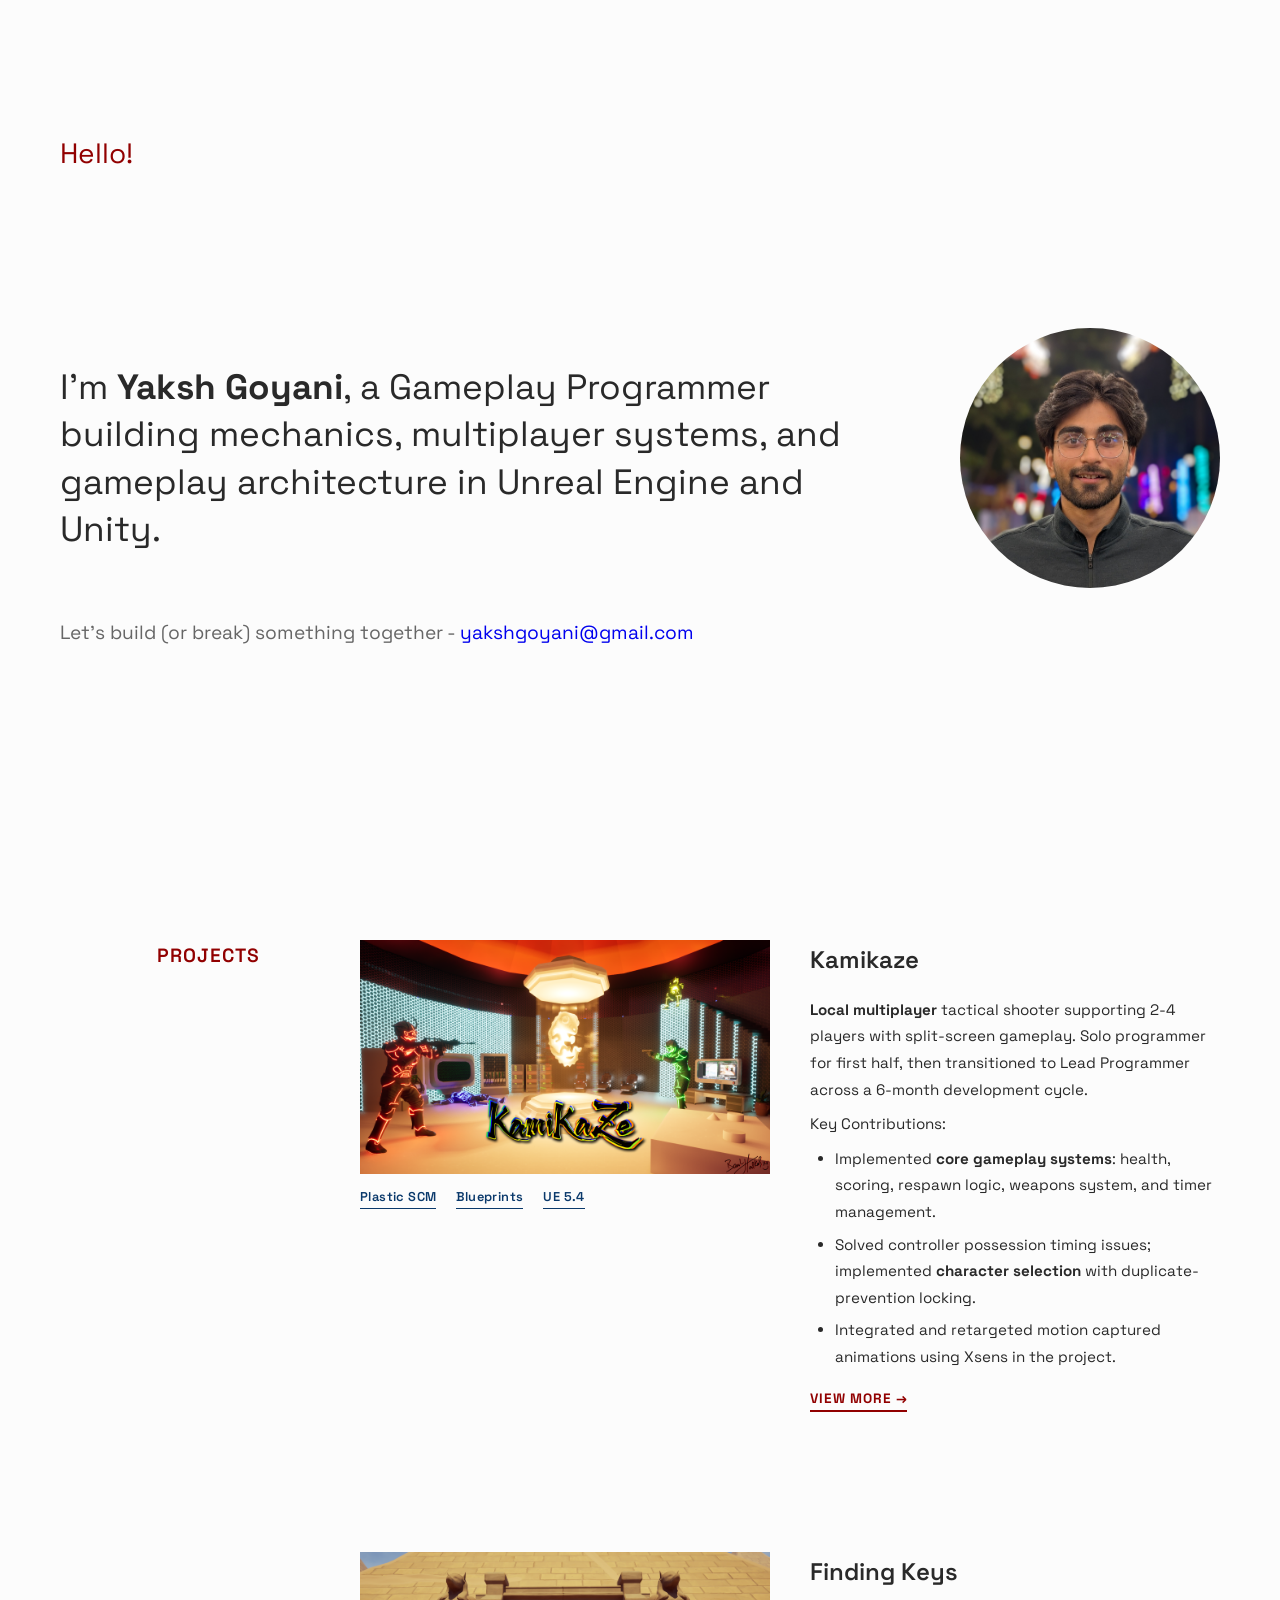
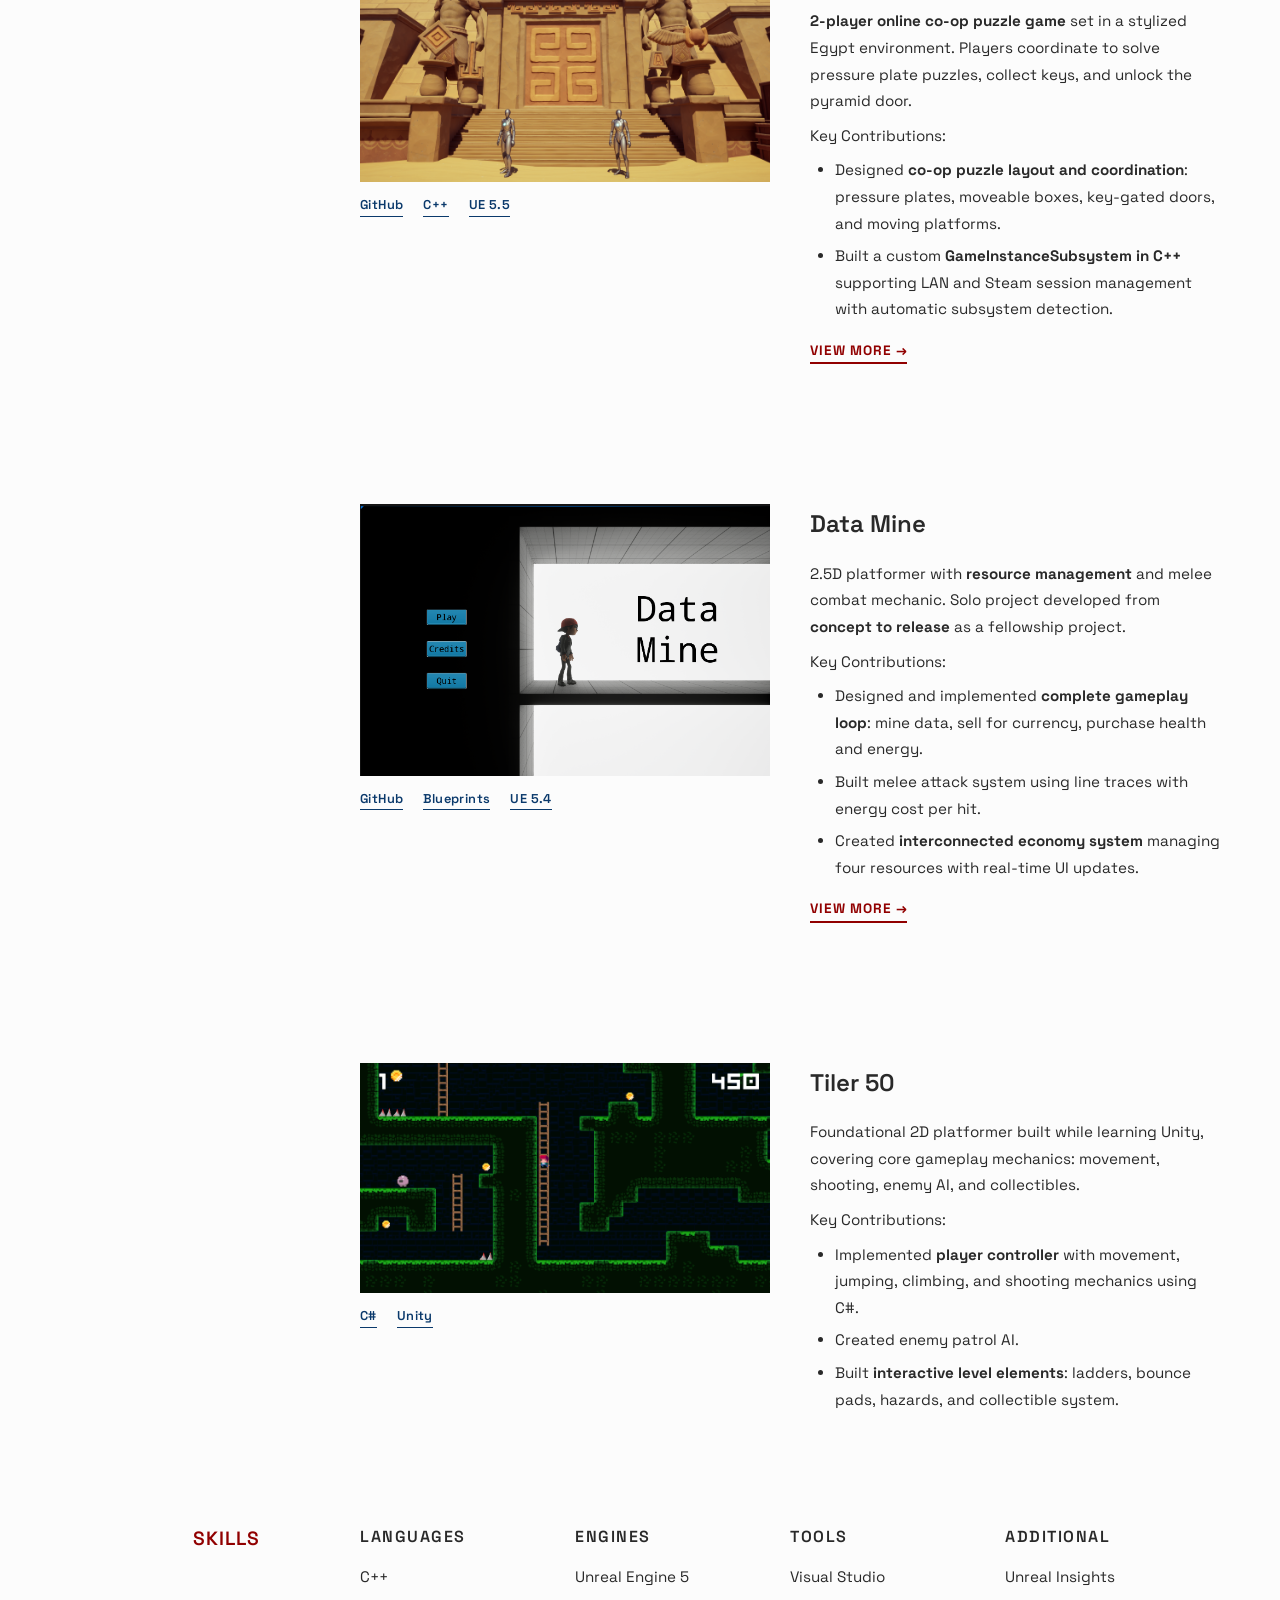
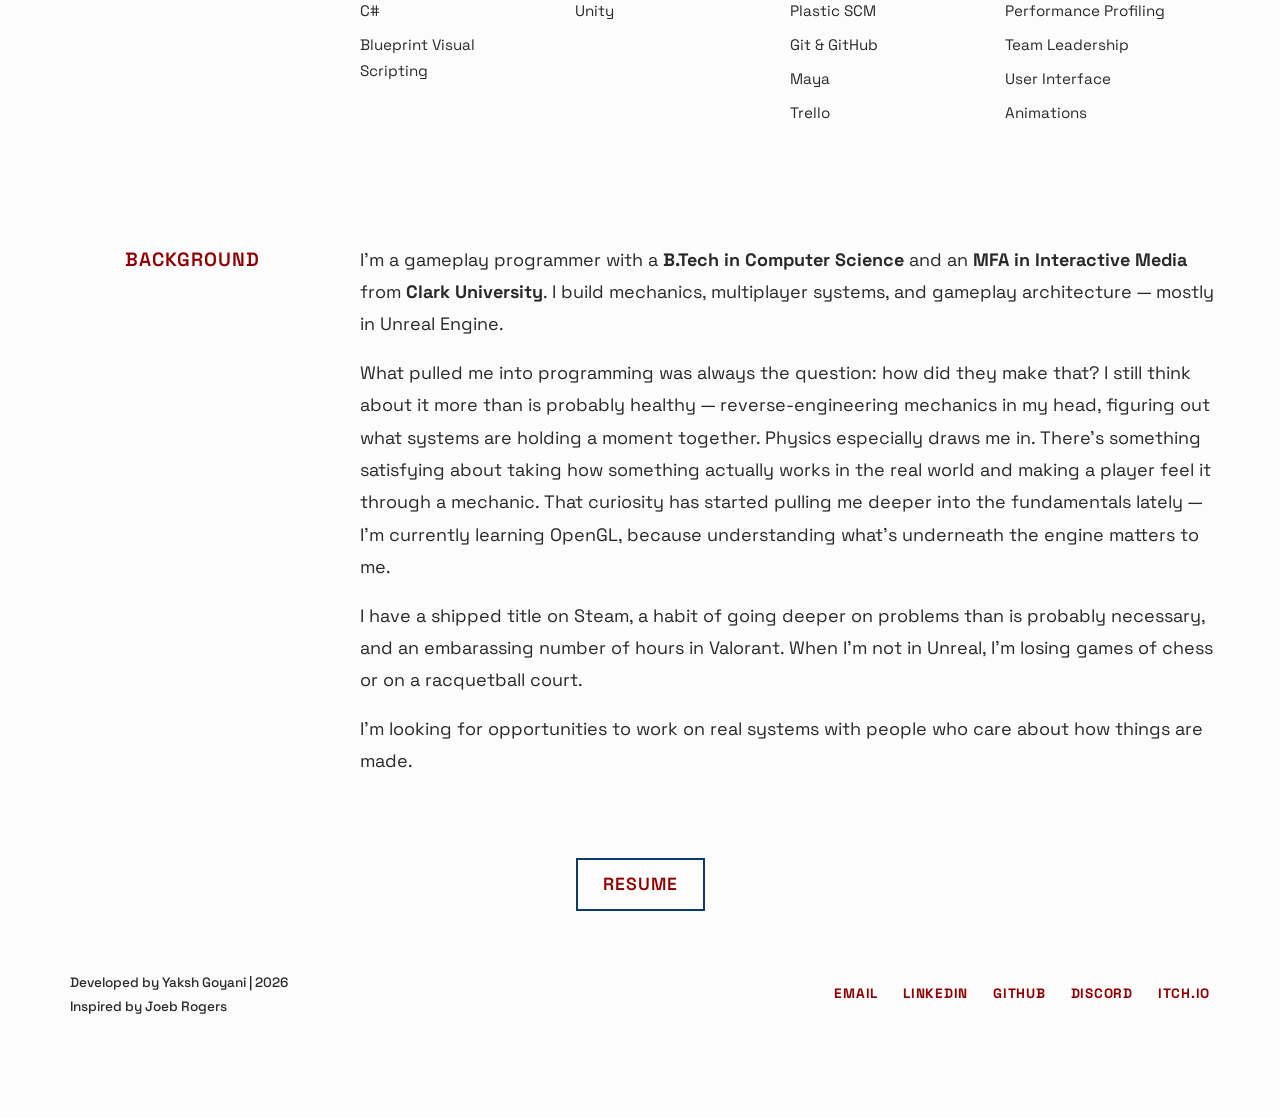
==== index.html @ 74acd0d8 "removed irrelevant tags. updated the background" ====
<!DOCTYPE html>
<html lang="en">
<head>
    <meta charset="UTF-8">
    <meta name="viewport" content="width=device-width, initial-scale=1.0">
    <title>Yaksh Goyani | Portfolio</title>
    <link href="https://fonts.googleapis.com/css2?family=Space+Grotesk:wght@300..700&display=swap" rel="stylesheet">
    <link rel="stylesheet" href="styles.css">
</head>
<body>
    <section class="hero">
        <div class="hero-content">
            <h1>Hello!</h1>
            
            <div class="profile-content">          
                <h2>I'm <span class="name">Yaksh Goyani</span>, a Gameplay Programmer building mechanics, multiplayer systems, and gameplay architecture in Unreal Engine and Unity.</h2>
                <img src="images/profile-picture.jpg"  alt="profile-picture" class="profile-image">
            </div>
            <h3>Let's build (or break) something together - <a href="mailto:yakshgoyani@gmail.com" title="email">yakshgoyani@gmail.com</a></h3>
        </div>
    </section>

    <!-- Main Content -->
    <div class="container">

        <!-- Projects -->
        <section class="section">
            <div class="section-title">PROJECTS</div>
            
            <div class="section-content">

                <!-- Kamikaze -->
                <div class="project" id="kamikaze">
                    <div class="project-left">
                        <a href="kamikaze_page.html">
                            <img src="images/KamiKaZe_Poster.png" alt="kamikaze Poster" class="project-banner">
                        </a>
                        <div class="tools">
                            <p class="tool-name">Plastic SCM</p>
                            <p class="tool-name">Blueprints</p>
                            <p class="tool-name">UE 5.4</p>
                        </div>
                    </div>
                    <div class="project-right">
                        <div class="project-title">
                            <a href="kamikaze_page.html">Kamikaze</a>
                        </div>
                        <div class="about-project">
                            <p><strong>Local multiplayer</strong> tactical shooter supporting 2-4 players with split-screen gameplay. Solo programmer for first half, then transitioned to Lead Programmer across a 6-month development cycle.</p>
                            <p>Key Contributions:</p>
                            <ul>
                                <li>Implemented <strong>core gameplay systems</strong>: health, scoring, respawn logic, weapons system, and timer management.</li>
                                <li>Solved controller possession timing issues; implemented <strong>character selection</strong> with duplicate-prevention locking.</li>
                                <li>Integrated and retargeted motion captured animations using Xsens in the project.</li>
                            </ul>
                        </div>
                        <a href="kamikaze_page.html" class="project-link">VIEW MORE →</a>
                    </div>
                </div>

                <!-- Finding Keys -->
                <div class="project" id="findingkeys">
                    <div class="project-left">
                        <a href="findingkeys_page.html">
                            <img src="images/Finding Key Image.png" alt="Finding Keys Game Page" class="project-banner">
                        </a>
                        <div class="tools">
                            <p class="tool-name">GitHub</p>
                            <p class="tool-name">C++</p>
                            <p class="tool-name">UE 5.5</p>
                        </div>
                    </div>
                    <div class="project-right">
                        <div class="project-title">
                            <a href="findingkeys_page.html">Finding Keys</a>
                        </div>
                        <div class="about-project">
                            <p><strong>2-player online co-op puzzle game</strong> set in a stylized Egypt environment. Players coordinate to solve pressure plate puzzles, collect keys, and unlock the pyramid door.</p>
                            <p>Key Contributions:</p>
                            <ul>
                                <li>Designed <strong>co-op puzzle layout and coordination</strong>: pressure plates, moveable boxes, key-gated doors, and moving platforms.</li>
                                <li>Built a custom <strong>GameInstanceSubsystem in C++</strong> supporting LAN and Steam session management with automatic subsystem detection.</li>
                            </ul>
                        </div>
                        <a href="findingkeys_page.html" class="project-link">VIEW MORE →</a>
                    </div>
                </div>

                <!-- Data Mine -->
                <div class="project" id="datamine">
                    <div class="project-left">
                        <a href="datamine_page.html">
                            <img src="images/Data Mine Home Page.png" alt="Data Mine Landing Page" class="project-banner">
                        </a>
                        <div class="tools">
                            <p class="tool-name">GitHub</p>
                            <p class="tool-name">Blueprints</p>
                            <p class="tool-name">UE 5.4</p>
                        </div>
                    </div>
                    <div class="project-right">
                        <div class="project-title">
                            <a href="datamine_page.html">Data Mine</a>
                        </div>
                        <div class="about-project">
                             <p>2.5D platformer with <strong>resource management</strong> and melee combat mechanic. Solo project developed from <strong>concept to release</strong> as a fellowship project.</p>
                            <p>Key Contributions:</p>
                            <ul>
                                <li>Designed and implemented <strong>complete gameplay loop</strong>: mine data, sell for currency, purchase health and energy.</li>
                                <li>Built melee attack system using line traces with energy cost per hit.</li>
                                <li>Created <strong>interconnected economy system</strong> managing four resources with real-time UI updates.</li>
                            </ul>
                        </div>
                        <a href="datamine_page.html" class="project-link">VIEW MORE →</a>
                    </div>
                </div>

                <!-- Tiler 50 -->
                <div class="project" id="tiler50">
                    <div class="project-left">
                        <img src="images/Tiler 50 gameplay image.png" alt="In game screenshot of the game"class="project-banner">
                        <div class="tools">
                            <p class="tool-name">C#</p>
                            <p class="tool-name">Unity</p>
                        </div>
                    </div>
                    <div class="project-right">
                        <div class="project-title">
                            <p>Tiler 50</p>
                        </div>
                        <div class="about-project">
                             <p>Foundational 2D platformer built while learning Unity, covering core gameplay mechanics: movement, shooting, enemy AI, and collectibles.</p>
                            <p>Key Contributions:</p>
                            <ul>
                                <li>Implemented <strong>player controller</strong> with movement, jumping, climbing, and shooting mechanics using C#.</li>
                                <li>Created enemy patrol AI.</li>
                                <li>Built <strong>interactive level elements</strong>: ladders, bounce pads, hazards, and collectible system.</li>
                            </ul>
                        </div>
                    </div>
                </div>
            </div>
        </section>


        <!-- Skills -->
        <section class="section">
            <div class="section-title">SKILLS</div>
            
            <div class="section-content">
                <div class="skills-grid">
                    <div class="skill-category">
                        <h4>LANGUAGES</h4>
                        <ul>
                            <li>C++</li>
                            <li>C#</li>
                            <li>Blueprint Visual Scripting</li>
                        </ul>
                    </div>

                    <div class="skill-category">
                        <h4>ENGINES</h4>
                        <ul>
                            <li>Unreal Engine 5</li>
                            <li>Unity</li>
                        </ul>
                    </div>

                    <div class="skill-category">
                        <h4>TOOLS</h4>
                        <ul>
                            <li>Visual Studio</li>
                            <li>Plastic SCM</li>
                            <li>Git & GitHub</li>
                            <li>Maya</li>
                            <li>Trello</li>
                        </ul>
                    </div>

                    <div class="skill-category">
                        <h4>ADDITIONAL</h4>
                        <ul>
                            <li>Unreal Insights</li>
                            <li>Performance Profiling</li>
                            <li>Team Leadership</li>
                            <li>User Interface</li>
                            <li>Animations</li>
                        </ul>
                    </div>
                </div>
            </div>
        </section>

        <!-- Background -->
        <section class="section">
            <div class="section-title">BACKGROUND</div>
            
            <div class="section-content">                  
                <div class="background-content">
                    <p>I'm a gameplay programmer with a <strong>B.Tech in Computer Science</strong> and an <strong>MFA in Interactive Media</strong> from <strong>Clark University</strong>. I build mechanics, multiplayer systems, and gameplay architecture — mostly in Unreal Engine.</p>

                    <p>What pulled me into programming was always the question: how did they make that? I still think about it more than is probably healthy — reverse-engineering mechanics in my head, figuring out what systems are holding a moment together. Physics especially draws me in. There's something satisfying about taking how something actually works in the real world and making a player feel it through a mechanic. That curiosity has started pulling me deeper into the fundamentals lately — I'm currently learning OpenGL, because understanding what's underneath the engine matters to me.</p>

                    <p>I have a shipped title on Steam, a habit of going deeper on problems than is probably necessary, and an embarassing number of hours in Valorant. When I'm not in Unreal, I'm losing games of chess or on a racquetball court.</p>
                        
                    <p>I'm looking for opportunities to work on real systems with people who care about how things are made.</p>
                </div>
            </div>
        </section>

        <a href="resume/YakshGoyaniResume.pdf" target="_blank" class="resume">RESUME</a>
    </div>

    <!-- Socials -->
    <footer>
        <div class="footer-text">
            <p>Developed by Yaksh Goyani | 2026</p>
            <p>Inspired by Joeb Rogers</p>
        </div>

        <div class="social-links">
            <a href="mailto:yakshgoyani@gmail.com" title="email">EMAIL</a>
            <a href="https://www.linkedin.com/in/ygoyani" target="_blank" title="linkedin">LINKEDIN</a>
            <a href="https://github.com/yakshG" target="_blank" >GITHUB</a>
            <a href="https://discord.com/users/794162403616227338" target="_blank" title="discord">DISCORD</a>
            <a href="https://billawatts.itch.io/" target="_blank" title="itch.io">ITCH.IO</a>            
        </div>
    </footer>
</body>
</html>
---- styles.css ----
/*
        font-color: #292929
        link-color-1: #910000
        background-color: #FCFCFC
        link-color-2 - #0A396B
        */
        
* {
    margin: 0;
    padding: 0;
    box-sizing: border-box;
}

a{
    text-decoration: none;
}

body {
    font-family: 'Space Grotesk', sans-serif;
    background-color: #FCFCFC;
    font-size: 18px;
    font-weight: 400;
    line-height: 1.7;
    color: #292929;
}


/* ------------Hero Section---------- */
.hero {
    min-height: 100vh;
    display: flex;
    align-items: center;
    padding: 0 60px;
}

.hero-content {
    max-width: 1200px;
    min-height: 800px;
    margin: 0 auto;
    width: 100%;
    padding: 80px 0;
}

.hero h1 {
    font-family: 'Space Grotesk', sans-serif;
    font-size: 1.75rem;
    margin-top: 0px;
    margin-bottom: 150px;
    font-weight: 400;
    color: #910000;
}

.profile-content {
    display: flex;
    align-items: center;
    gap: 50px;
}


.hero h2 {
    font-family: 'Space Grotesk', sans-serif;
    font-size: 2.2rem;
    line-height: 1.35;
    font-weight: 400;
    color: #292929;
}

.hero-content h3 {
    font-family: 'Space Grotesk', sans-serif;
    width: 70%;
    margin: 30px 0;
    font-size: 1.2rem;
    font-weight: 400;
    color: #666;
    line-height: 1.6;
}

.hero span {
    font-weight: bold;
}

.profile-image {
    width: 260px;
    height: 260px;
    border-radius: 50%;
    flex-shrink: 0;
}

/* ----------Main Content---------- */
.container {
    max-width: 1500px;
    margin: 0 auto;
    padding: 0 60px;
}

.section {
    display: grid;
    grid-template-columns: 200px 1fr;
    gap: 100px;
    margin-bottom: 30px;
    padding: 40px 0;
}

.section-title {
    font-family: 'Space Grotesk', sans-serif;
    color: #910000;
    font-size: 1.2rem;
    font-weight: 600;
    position: sticky;
    top: 40px;
    align-self: start;
    text-align: right;
    letter-spacing: 1px;
}

.section-content {
    max-width: 1100px;
}

/* ----------Projects---------- */
.project {
    display: grid;
    grid-template-columns: 1fr 1fr;
    gap: 40px;
    margin-bottom: 70px;
    align-items: start;
    padding-bottom: 70px;
}

.project:last-child {
    border-bottom: none;
    margin-bottom: 0;
    padding-bottom: 0;
}

.project-left {
    display: flex;
    flex-direction: column;
    gap: 12px;
}

.project-banner {
    width: 100%;
    height: auto;
    display: block;
    transition: transform 0.2s ease;
}

.project-banner:hover {
    transform: scale(1.01);
}

.tools {
    display: flex;
    flex-direction: row;
    flex-wrap: wrap;
    gap: 8px 0;
}

.tool-name {
    margin-right: 20px;
    font-size: 0.8rem;
    color: #0A396B;
    font-weight: 600;
    letter-spacing: 0.4px;
    border-bottom: 1.5px solid #0A396B;
}

.project-right {
    display: flex;
    flex-direction: column;
    gap: 16px;
}

.project-title {
    font-family: 'Space Grotesk', sans-serif;
    font-size: 1.5rem;
    font-weight: 600;
}

.project-title a {
    color: #292929;
}

.project-title a:hover{
    color: #910000;
}

.project-title a:active {
    color: #00965A;
}

.about-project {
    font-size: 0.95rem;
    line-height: 1.75;
    display: flex;
    flex-direction: column;
    gap: 8px;
}

.about-project ul {
    padding-left: 25px;
    display: flex;
    flex-direction: column;
    gap: 6px;
}

.project-link {
    display: inline-block;
    margin-top: auto;
    font-size: 0.85rem;
    font-weight: 700;
    letter-spacing: 0.95px;
    color:#910000;
    border-bottom: 2px solid #910000;
    width: fit-content;
    transition: all 0.2s ease;
}

.project-link:hover {
    color: #0A396B;
    border-bottom-color: #0A396B;
}

.project-link:active {
    color: #00965A;
    border-bottom-color: #FCFCFC;
}

/* ----------Skills Section---------- */
.skills-grid {
    display: flex;
    flex-wrap: wrap;
    gap: 40px 40px;
}

.skill-category h4 {
    font-family: 'Space Grotesk', sans-serif;
    font-size: 1rem;
    font-weight: 600;
    letter-spacing: 1.5px;
    margin-bottom: 14px;
}

.skill-category ul {
    width: 175px;
    list-style: none;
}

.skill-category li {
    margin-bottom: 8px;
    position: relative;
    font-size: 0.95rem;
}

/* ----------Background Section----------- */
.background-content {
    display: flex;
    flex-direction: column;
    gap: 16px;
}

.background-content p {
    line-height: 1.8;
}

.resume {
    color: #910000;
    padding: 10px 25px;
    font-size: 1.1rem;
    font-weight: 600;
    width: fit-content;
    border: 2px solid #0A396B;
    margin: 40px auto;
    display: block;
    text-align: center;
    transition: all 0.3s ease;
    letter-spacing: 1px;
}


.resume:hover {
    color: #FCFCFC;
    background-color: #0A396B;
    border-color: #0A396B;
}

.resume:active {
    background-color: #00965A;
    border-color: #00965A;
}

/* ----------Project Page----------*/

/* -----Back Navigation----- */
.project-nav {
    padding: 30px 60px;
    transition: background-color 0.2s ease;
    display: flex;
    justify-content: space-between;
    align-items: center;
}

.back-link {
    color: #910000;
    font-weight: 600;
    letter-spacing: 1px;
    transition: color 0.2s ease;
    display: inline-flex;
    align-items: center;
    gap: 8px;
}

.back-link:hover {
    color: #FCFCFC;
}

.project-nav:has(.back-link:hover) {
    background-color: #292929;
}

.arrow {
    font-size: 2rem;
    display: inline-block;
}

.link-text {
    font-size: 1rem;
    padding-top: 2px;
    display: inline-block;
}

.nav-social {
    text-align: right;
}

.nav-social a {
    margin: 0px 15px;
    font-family: 'Space Grotesk', sans-serif;
    color: #910000;
    font-size: 0.975rem;
    font-weight: 700;
    letter-spacing: 0.75px;
    border-bottom: 2px solid transparent;
    transition: all 0.2s ease;
}

.nav-social a:hover {
    color: #0A396B;
    border-bottom-color: #0A396B;
}

.project-nav:has(.back-link:hover) .nav-social a {
    color: #FCFCFC;
}


/* -----Project Header----- */
.project-header {
    padding-bottom: 10px;
    background-color: #FCFCFC;
}

.project-page-title {
    font-family: 'Space Grotesk', sans-serif;
    font-size: 3.5rem;
    font-weight: 500;
    color: #292929;
    margin-bottom: 40px;
    text-align: center;
}

.project-meta {
    display: flex;
    justify-content: center;
    gap: 80px;
    flex-wrap: wrap;
}

.meta-block {
    text-align: center;
}

.meta-label {
    font-size: 0.875rem;
    font-weight: 700;
    color: #910000;
    letter-spacing: 1px;
    margin-bottom: 8px;
}

.meta-value {
    font-size: 1rem;
    color: #212121;
    font-weight: 500;
}

.meta-value a {
    color: #292929;
    border-bottom: 1px solid #292929;
}

.meta-value a:hover {
    color: #0A396B;
    font-weight: 600;
    border-bottom: 2px solid #0A396B;
}

.meta-value a:active {
    color: #00965A;
    border-bottom: none;
}

/* -----Project Content----- */
.project-container {
    max-width: 1100px;
    margin: 0 auto;
    padding: 60px;
}

.project-section {
    margin-bottom: 50px;
}

.section-heading {
    font-family: 'Space Grotesk', sans-serif;
    font-size: 1.4rem;
    font-weight: 600;
    color: #292929;
    margin-bottom: 25px;
    padding-bottom: 10px;
    border-bottom: 2px solid #0A396B;
}

.project-section p {
    line-height: 1.8;
    color: #444;
    margin-bottom: 15px;
}

/* -----Media Container----- */
.media-container {
    margin: 40px 0;
    text-align: center;
}

.project-media {
    width: 85%;
    height: auto;
    box-shadow: 0 4px 12px rgba(0, 0, 0, 0.1);
}

/* -----Project Content List----- */
.content-block {
    display: flex;
    flex-direction: row;
    flex-wrap: wrap;
    gap: 5px;
    margin-bottom: 35px;
}

.content-text {
    flex: 1;
    min-width: 0;
}

.content-block video {
    flex: 0 0 45%;
    width: 45%;
    height: 250px;
    object-fit: cover;
    object-position: center;
    padding: 5px;
}

.content-block img {
    flex: 0 0 45%;
    width: 45%;
    height: auto;
    padding: 5px;
}

.content-block h3 {
    font-family: 'Space Grotesk', sans-serif;
    border-left: 3px solid #0A396B;
    padding-left: 10px;
    font-weight: 600;
    font-size: 1rem;
    margin-bottom: 10px;
}

.content-block p {
    padding-left: 20px;
    margin: 10px 0;
    font-weight: 600;
    font-style: italic;
}

.content-list {
    list-style: none;
    margin: 10px 5px 10px 25px;
    padding-left: 0;
}

.content-list li {
    padding-left: 25px;
    margin-bottom: 6px;
    position: relative;
    line-height: 1.7;
    color: #222;
    font-size: 0.95rem;
}

.content-list li:before {
    content: "▹";
    position: absolute;
    left: 0;
    color: #910000;
    font-weight: 500;
    font-size: 1rem;
}

.content-list a{
    color: #0A396B;
}

.content-list a:hover {
    color:#00965A;
}

/* -----Code Snippet-----*/
.code-snippet {
    margin: 15px 0;
}

.code-toggle {
    font-family: 'Space Grotesk', sans-serif;
    font-size: 0.85rem;
    font-weight: 700;
    letter-spacing: 1px;
    color: #0A396B;
    cursor: pointer;
    padding: 5px 15px;
    list-style: none;
    display: flex;
    align-items: center;
    gap: 8px;
    transition: color 0.2s ease;
}

.code-toggle::-webkit-details-marker {
    display: none;
}

.code-toggle::before {
    content: "+";
    color: #910000;
    transition: transform 0.2s ease;
}

details[open] .code-toggle::before {
    content: "−";
    transform: none;
}

.code-toggle:hover {
    color: #910000;
}

.code-snippet pre {
    margin: 0;
    border-radius: 0;
}

.code-snippet pre code {
    font-family: 'JetBrains Mono', monospace;
    font-size: 0.85rem;
    line-height: 1.6;
    padding: 5px 20px !important;
}

/* -----Challenge Blocks----- */
.challenge-block {
    background-color: #f9f9f9;
    padding: 25px;
    margin-bottom: 20px;
}

.challenge-block h3 {
    font-family: 'Space Grotesk', sans-serif;
    font-size: 1rem;
    font-weight: 600;
    color: #910000;
    margin-bottom: 12px;
}

.challenge-block p {
    margin-bottom: 10px;
    font-size: 0.95rem;
}

.challenge-block strong {
    color: #222;
    font-weight: 600;
}

/* Project Links */
.project-links {
    display: flex;
    gap: 40px;
    justify-content: center;
    margin-top: 40px;
}

.project-button {
    color: #910000;
    padding: 12px 30px;
    font-size: 0.9rem;
    font-weight: 700;
    border: 2px solid #0A396B;
    display: inline-block;
    text-align: center;
    transition: all 0.3s ease;
    letter-spacing: 1px;
}

.project-button:hover {
    color: #fff;
    background-color: #0A396B;
    border-color: #0A396B;
}

.project-button:active {
    background-color: #00965A;
    border-color: #00965A;
}

/* ----------Footer---------- */
footer {
    display: flex;
    flex-direction: row;
    flex-wrap: wrap;
    align-items: center;
    justify-content: space-between;
    margin-bottom: 80px;
}

.footer-text {
    font-size: 0.85rem;
    font-weight: 500;
    padding: 20px 70px;
}

.social-links {
    display: flex;
    justify-content: center;
    gap: 25px;
    align-items: center;
    padding: 20px 70px;
}

.social-links a {
    color: #910000;
    font-size: 0.85rem;
    font-weight: 700;
    display: flex;
    align-items: center;
    gap: 5px;
    border-bottom: 2px solid #FCFCFC;
    transition: all 0.2s ease;
    letter-spacing: 0.75px;
}

.social-links a:hover {
    color: #0A396B;
    border-bottom-color:#0A396B;
}

.social-links a:active {
    color: #00965A;
    border-bottom-color: #FCFCFC;
}

/* ---------Mobile------------*/
/* ----------Project Pages---------- */
@media (max-width: 768px) {
    .project-nav {
        padding: 20px 30px;
    }

    .link-text {
        display: none;
    }

    .project-header {
        padding: 60px 30px 40px;
    }

    .project-page-title {
        font-size: 2.5rem;
    }

    .project-meta {
        gap: 30px;
    }

    .project-container {
        padding: 40px 30px 80px;
    }

    .section-heading {
        font-size: 1.2rem;
    }

    .content-block {
        flex-direction: column;
        align-items: center;
    }

    .content-text {
        width: 100%;
    }

    .content-block img, .content-block video {
        width: 70%;
        height: auto;
    }

    .project-links {
        flex-direction: column;
    }

    .project-button {
        width: 100%;
    }
}

/* ----------Index Page---------- */
@media (max-width: 768px) {
    .hero {
        padding: 60px 30px;
        min-height: auto;
    }

    .hero-content {
        padding: 60px 0;
    }

    .hero h1 {
        font-size: 1.25rem;
        margin: 100px 0;
    }

    .hero h2 {
        font-size: 1.6rem;
    }

    .hero-content h3 { 
        font-size: 1rem;
        margin-top: 60px;
        width: 80%;
    }

    .profile-image {
        display: none;
    }

    .container {
        padding: 0 30px;
    }

    .section {
        grid-template-columns: 1fr;
        gap: 24px;
        margin-bottom: 40px;
        padding: 30px 0;
    }

    .section-title {
        position: static;
        text-align: left;
    }

    .project {
        grid-template-columns: 1fr;
        gap: 20px;
    }

    .skills-grid {
        gap: 30px 40px;
    }

    .code-snippet pre code {
        font-size: 0.7rem;
    }

    .code-snippet {
        overflow-x: auto;
    }

    footer {
        padding: 20px 0px;
        flex-direction: column;
        align-items: center;
        margin-bottom: 40px;
    }

    .footer-text {
        padding: 10px 30px;
        text-align: center;
    }

    .social-links {
        flex-wrap: wrap;
        padding: 10px 30px;
        gap: 15px;
    }

    .social-links a{
        font-size: 0.75rem;
    }
}

/* Tablet spacing*/
@media (max-width: 1024px) and (min-width: 769px) {
    .hero {
        padding: 50px 40px;
    }
    
    .hero-content h3 { 
        font-size: 1rem;
        margin-top: 70px;
        width: 80%;
    }

    .profile-image {
        display: none;
    }

    .section {
        gap: 60px;
    }

    .project {
        grid-template-columns: 1fr;
        gap: 20px;
    }

    .code-snippet pre code {
        font-size: 0.8rem;
    }

    .code-snippet {
    overflow-x: auto;
}

    footer {
        flex-direction: column;
        align-items: center;
    }

    .footer-text {
        text-align: center;
    }
}
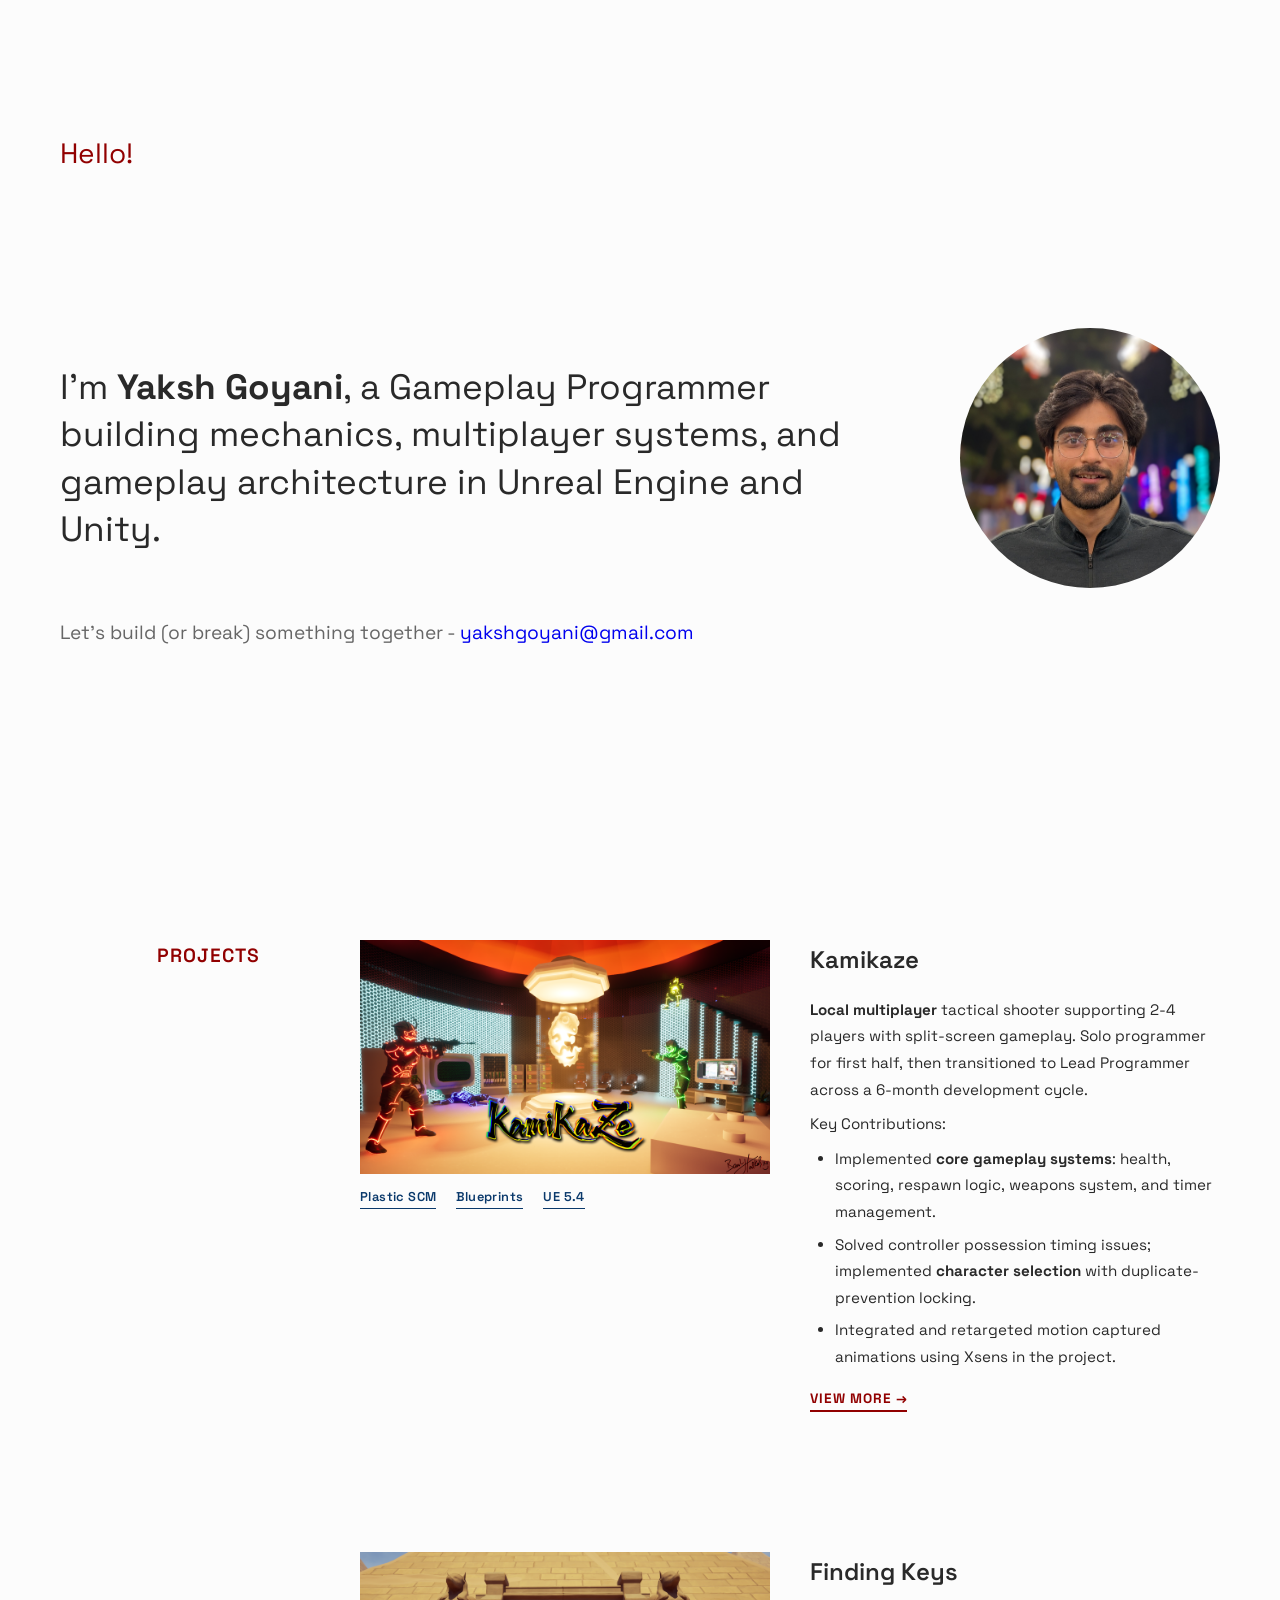
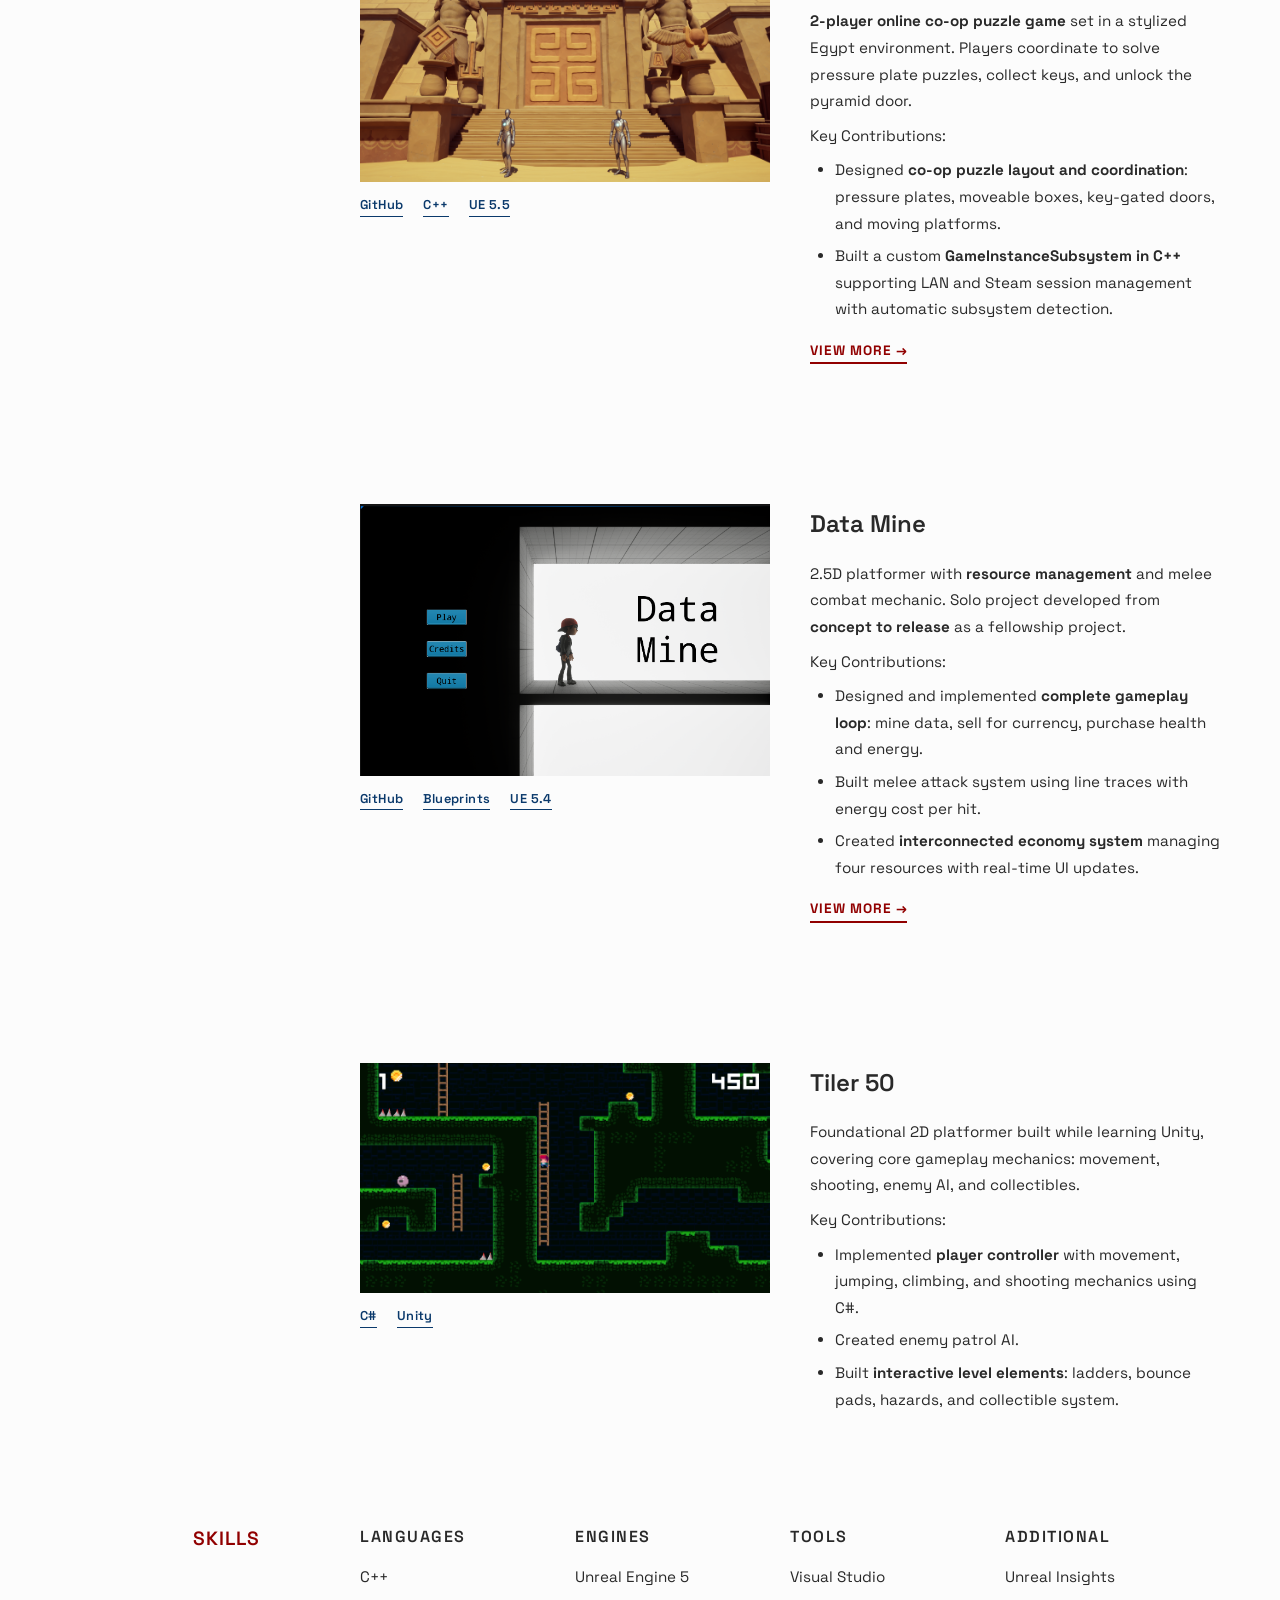
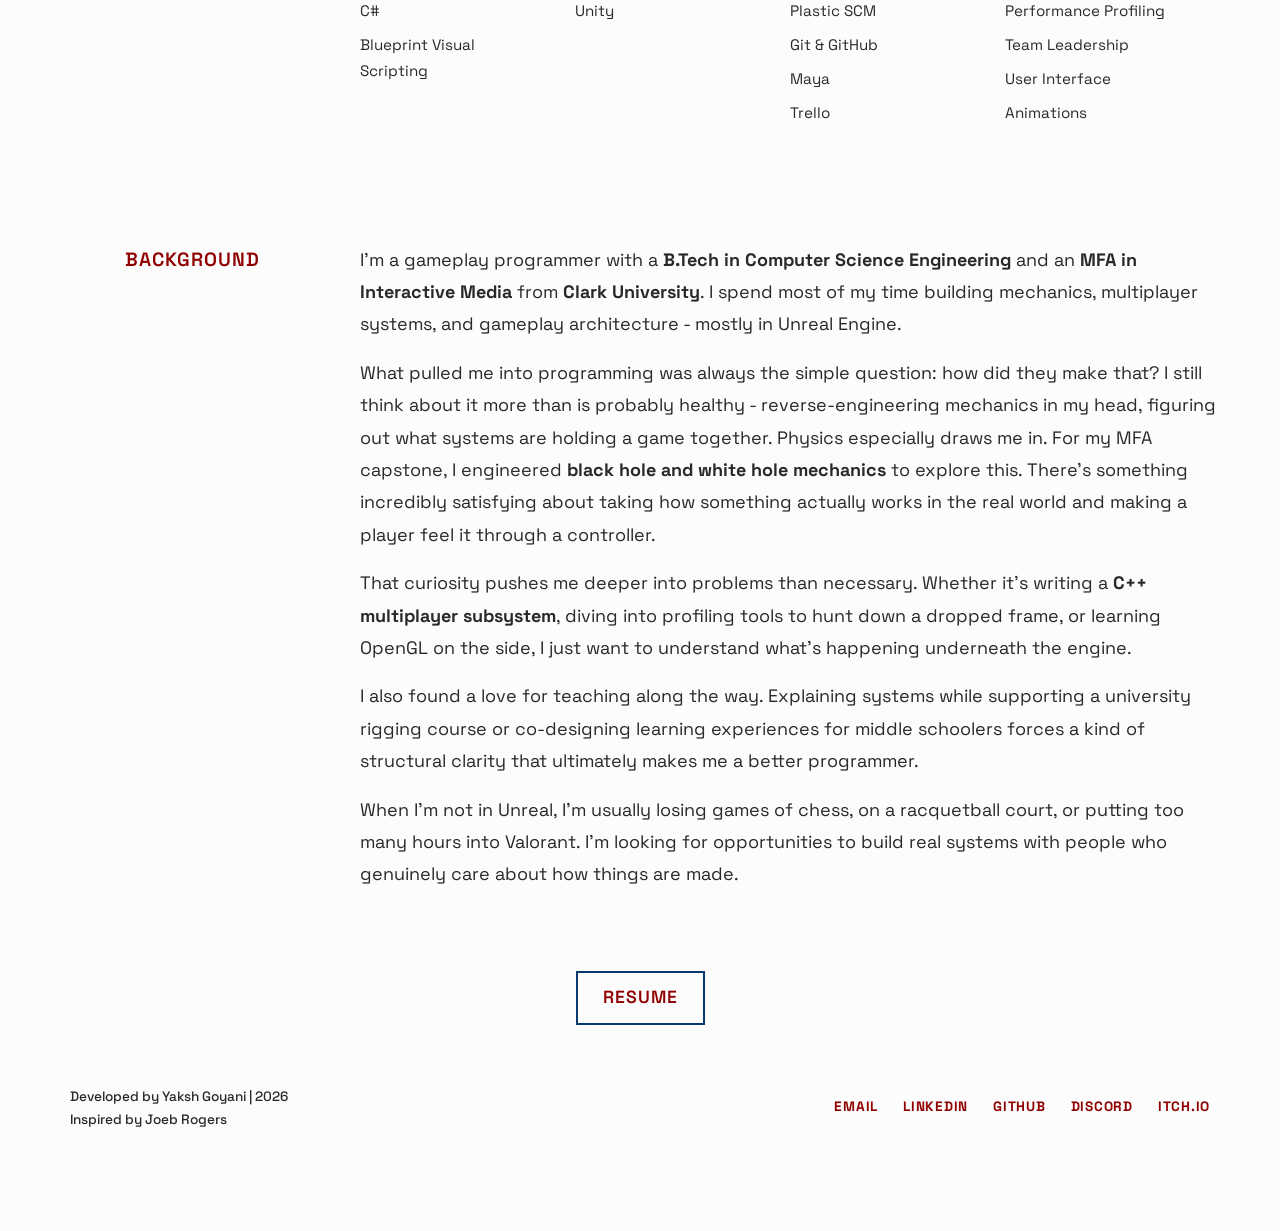
==== commit 15856b31: "updated background" ====
--- a/index.html
+++ b/index.html
@@ -197,13 +197,15 @@
             
             <div class="section-content">                  
                 <div class="background-content">
-                    <p>I'm a gameplay programmer with a <strong>B.Tech in Computer Science</strong> and an <strong>MFA in Interactive Media</strong> from <strong>Clark University</strong>. I build mechanics, multiplayer systems, and gameplay architecture — mostly in Unreal Engine.</p>
-
-                    <p>What pulled me into programming was always the question: how did they make that? I still think about it more than is probably healthy — reverse-engineering mechanics in my head, figuring out what systems are holding a moment together. Physics especially draws me in. There's something satisfying about taking how something actually works in the real world and making a player feel it through a mechanic. That curiosity has started pulling me deeper into the fundamentals lately — I'm currently learning OpenGL, because understanding what's underneath the engine matters to me.</p>
-
-                    <p>I have a shipped title on Steam, a habit of going deeper on problems than is probably necessary, and an embarassing number of hours in Valorant. When I'm not in Unreal, I'm losing games of chess or on a racquetball court.</p>
-                        
-                    <p>I'm looking for opportunities to work on real systems with people who care about how things are made.</p>
+                    <p>I'm a gameplay programmer with a <strong>B.Tech in Computer Science Engineering</strong> and an <strong>MFA in Interactive Media</strong> from <strong>Clark University</strong>. I spend most of my time building mechanics, multiplayer systems, and gameplay architecture - mostly in Unreal Engine.</p>
+
+                    <p>What pulled me into programming was always the simple question: how did they make that? I still think about it more than is probably healthy - reverse-engineering mechanics in my head, figuring out what systems are holding a game together. Physics especially draws me in. For my MFA capstone, I engineered <strong>black hole and white hole mechanics</strong> to explore this. There's something incredibly satisfying about taking how something actually works in the real world and making a player feel it through a controller.</p>
+
+                    <p>That curiosity pushes me deeper into problems than necessary. Whether it's writing a <strong>C++ multiplayer subsystem</strong>, diving into profiling tools to hunt down a dropped frame, or learning OpenGL on the side, I just want to understand what's happening underneath the engine.</p>
+
+                    <p>I also found a love for teaching along the way. Explaining systems while supporting a university rigging course or co-designing learning experiences for middle schoolers forces a kind of structural clarity that ultimately makes me a better programmer.</p>
+        
+                    <p>When I'm not in Unreal, I'm usually losing games of chess, on a racquetball court, or putting too many hours into Valorant. I'm looking for opportunities to build real systems with people who genuinely care about how things are made.</p>
                 </div>
             </div>
         </section>
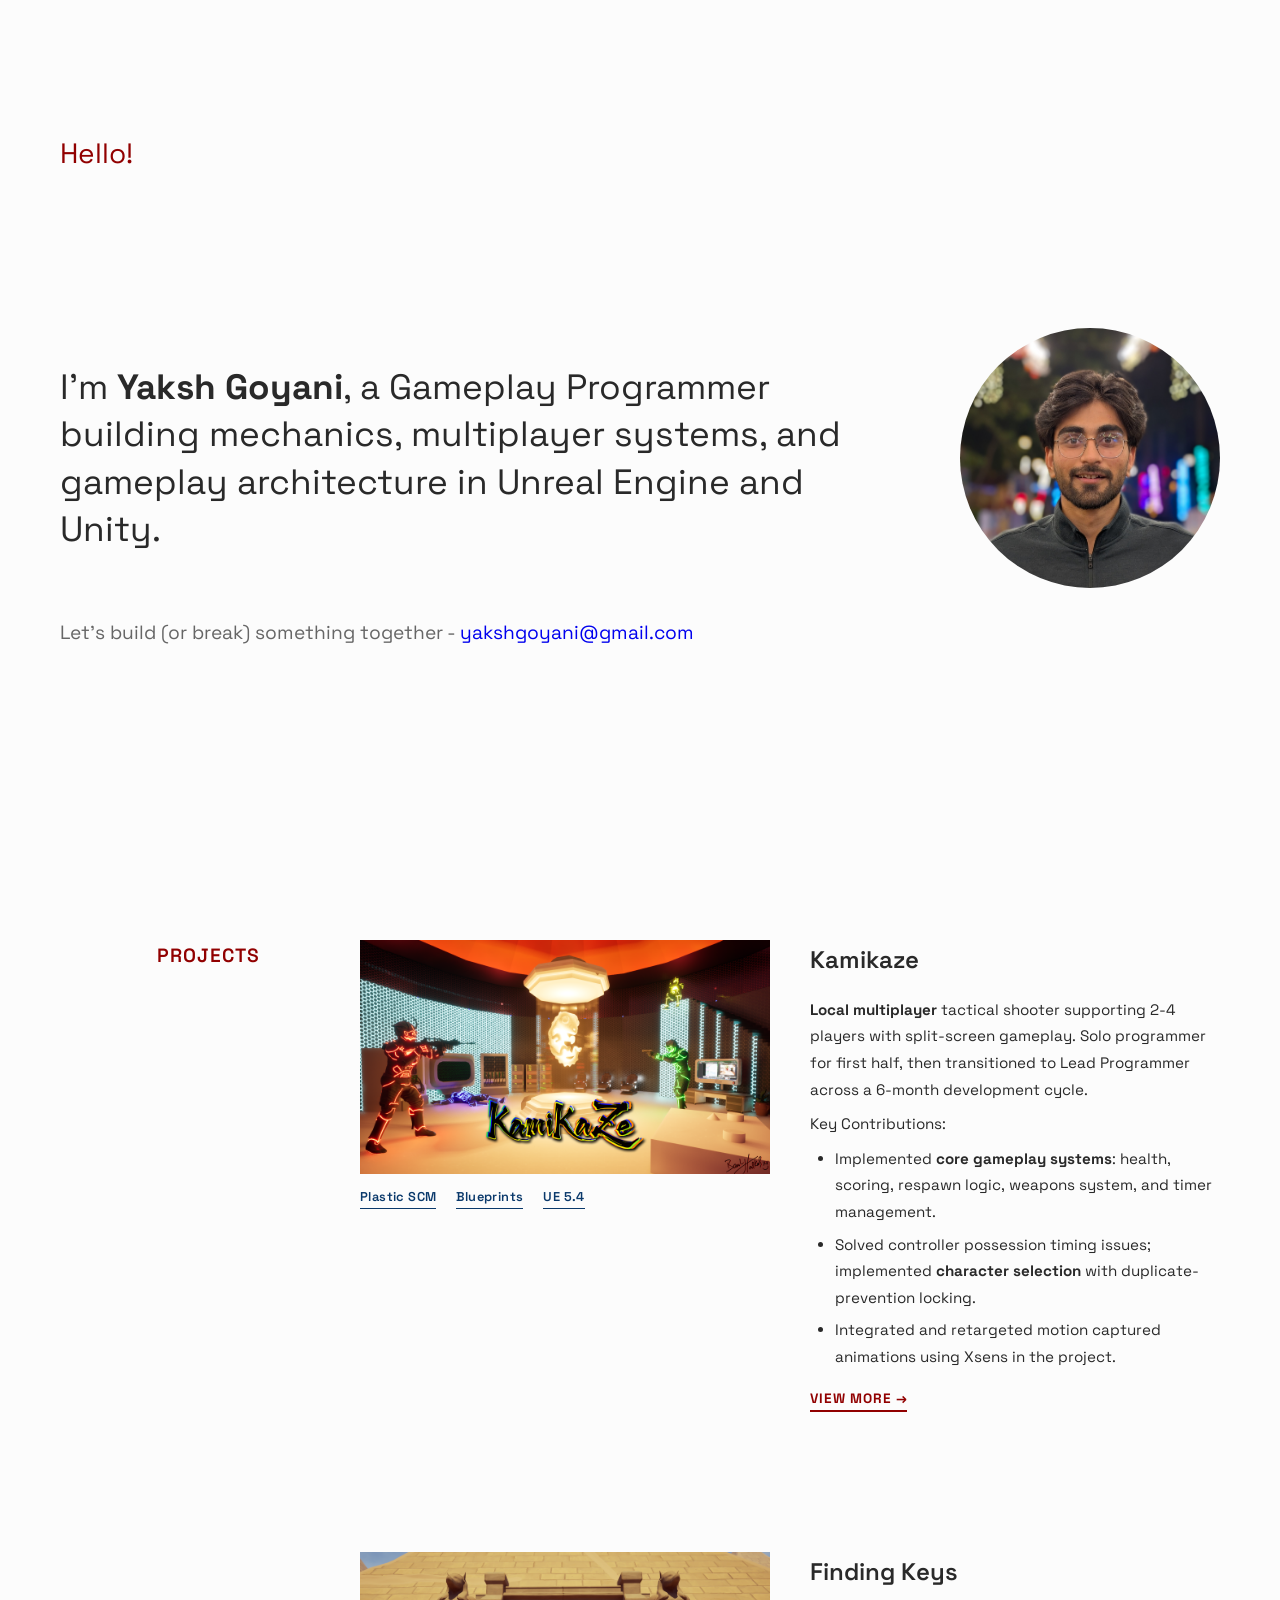
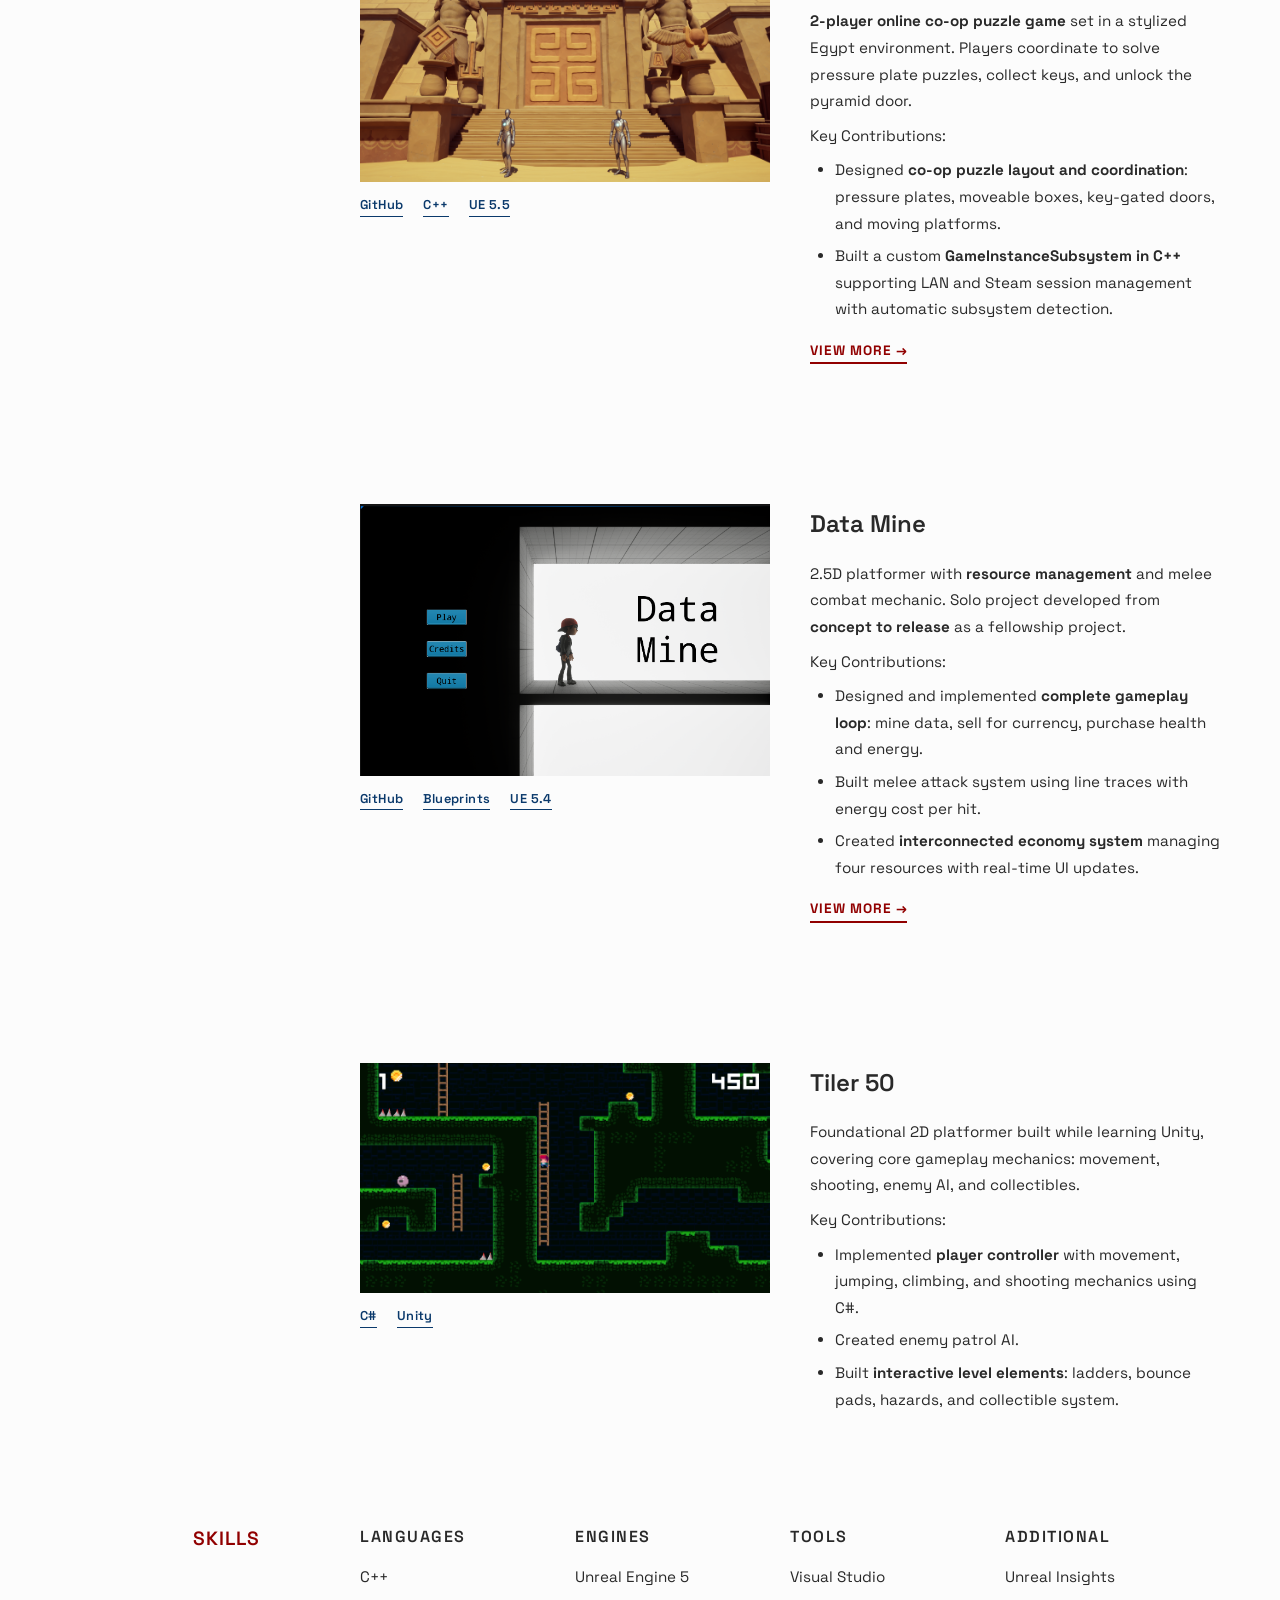
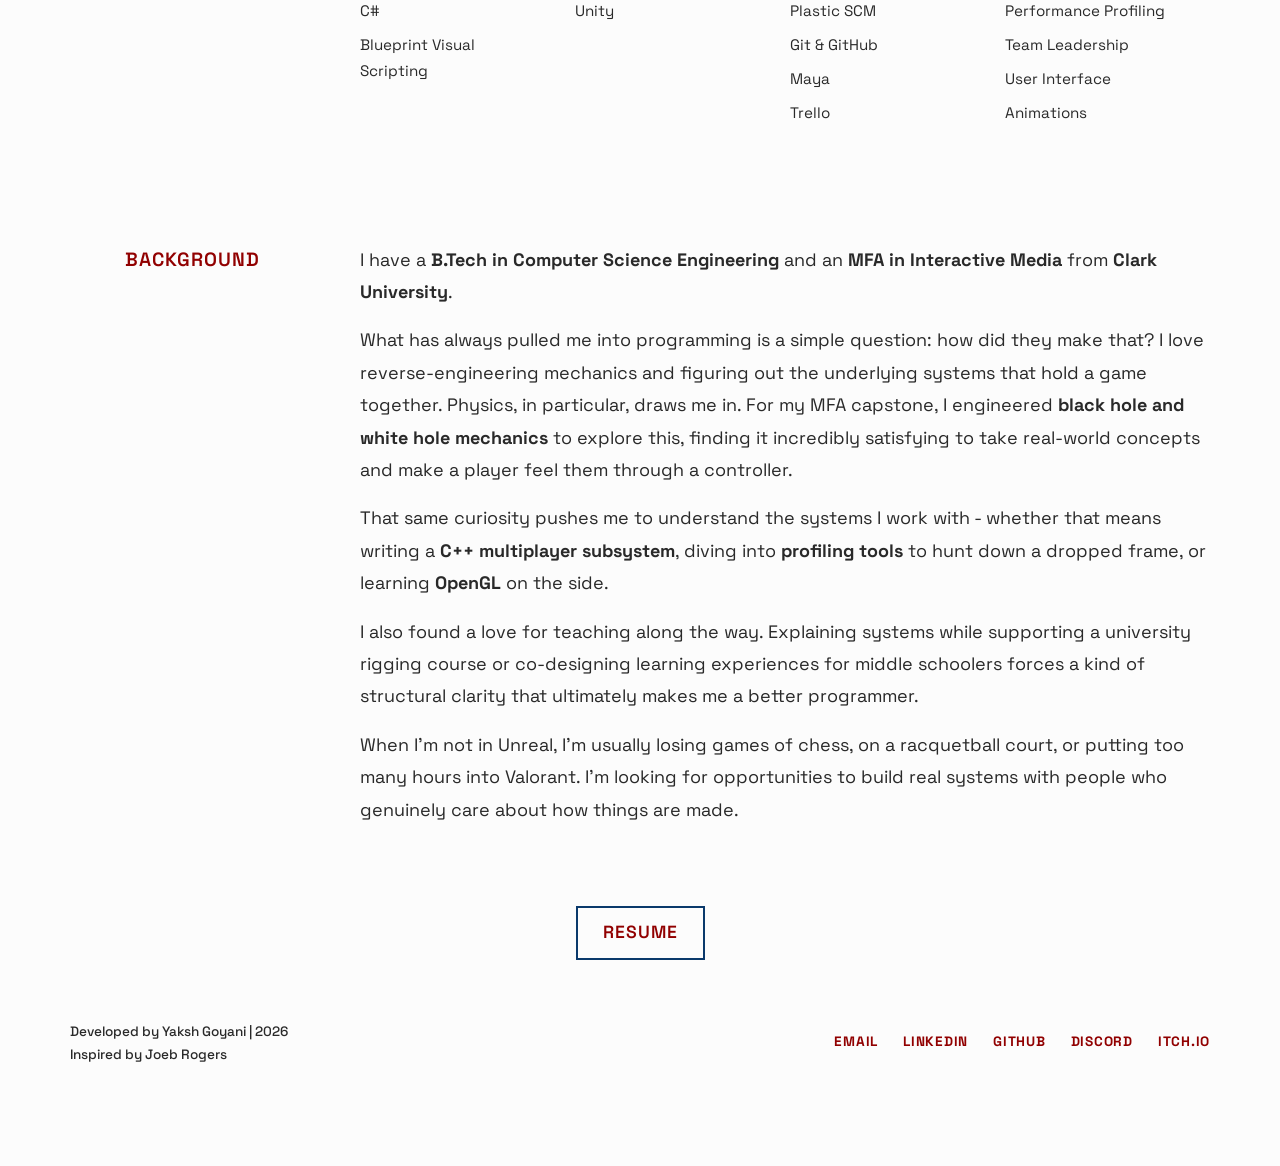
==== commit c6ba9379: "updated background" ====
--- a/index.html
+++ b/index.html
@@ -197,11 +197,11 @@
             
             <div class="section-content">                  
                 <div class="background-content">
-                    <p>I'm a gameplay programmer with a <strong>B.Tech in Computer Science Engineering</strong> and an <strong>MFA in Interactive Media</strong> from <strong>Clark University</strong>. I spend most of my time building mechanics, multiplayer systems, and gameplay architecture - mostly in Unreal Engine.</p>
-
-                    <p>What pulled me into programming was always the simple question: how did they make that? I still think about it more than is probably healthy - reverse-engineering mechanics in my head, figuring out what systems are holding a game together. Physics especially draws me in. For my MFA capstone, I engineered <strong>black hole and white hole mechanics</strong> to explore this. There's something incredibly satisfying about taking how something actually works in the real world and making a player feel it through a controller.</p>
-
-                    <p>That curiosity pushes me deeper into problems than necessary. Whether it's writing a <strong>C++ multiplayer subsystem</strong>, diving into profiling tools to hunt down a dropped frame, or learning OpenGL on the side, I just want to understand what's happening underneath the engine.</p>
+                    <p>I have a <strong>B.Tech in Computer Science Engineering</strong> and an <strong>MFA in Interactive Media</strong> from <strong>Clark University</strong>.
+
+                    <p>What has always pulled me into programming is a simple question: how did they make that? I love reverse-engineering mechanics and figuring out the underlying systems that hold a game together. Physics, in particular, draws me in. For my MFA capstone, I engineered <strong>black hole and white hole mechanics</strong> to explore this, finding it incredibly satisfying to take real-world concepts and make a player feel them through a controller.</p>
+
+                   <p>That same curiosity pushes me to understand the systems I work with - whether that means writing a <strong>C++ multiplayer subsystem</strong>, diving into <strong>profiling tools</strong> to hunt down a dropped frame, or learning <strong>OpenGL</strong> on the side.</p>
 
                     <p>I also found a love for teaching along the way. Explaining systems while supporting a university rigging course or co-designing learning experiences for middle schoolers forces a kind of structural clarity that ultimately makes me a better programmer.</p>
         
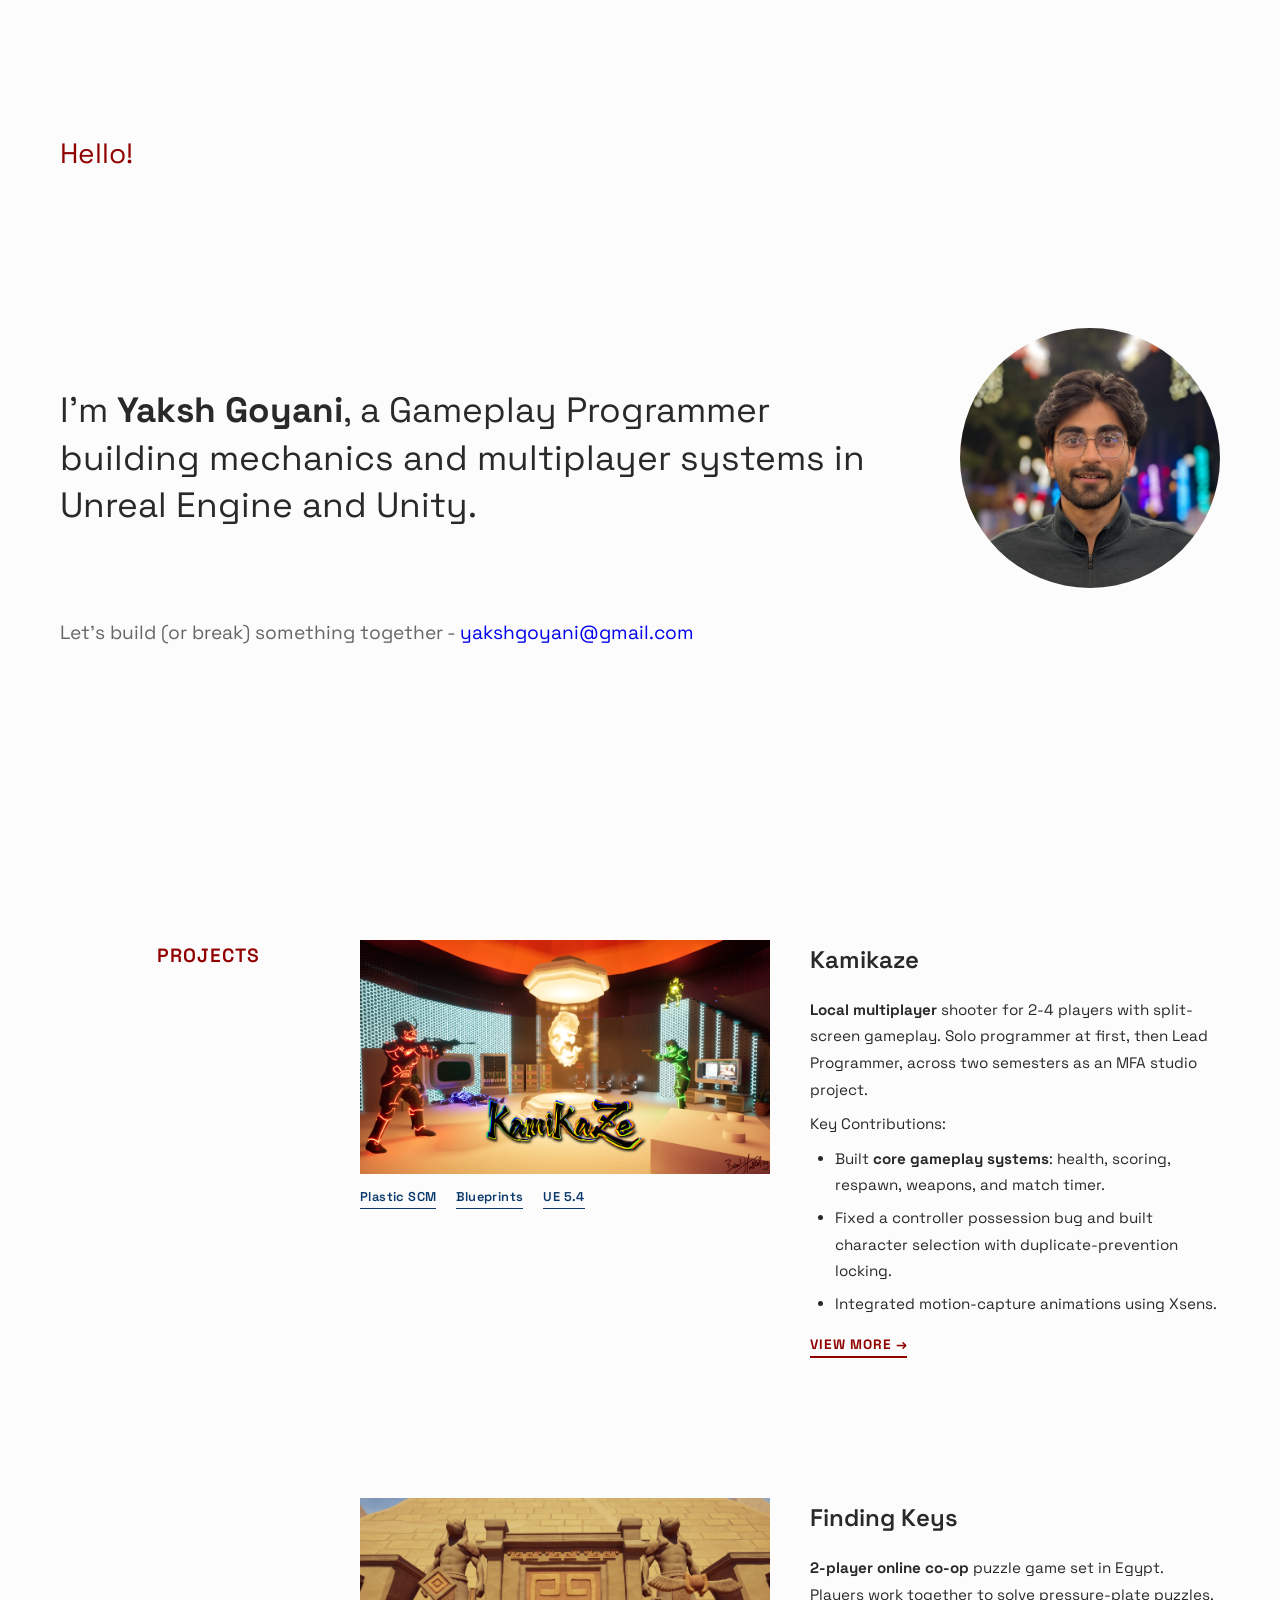
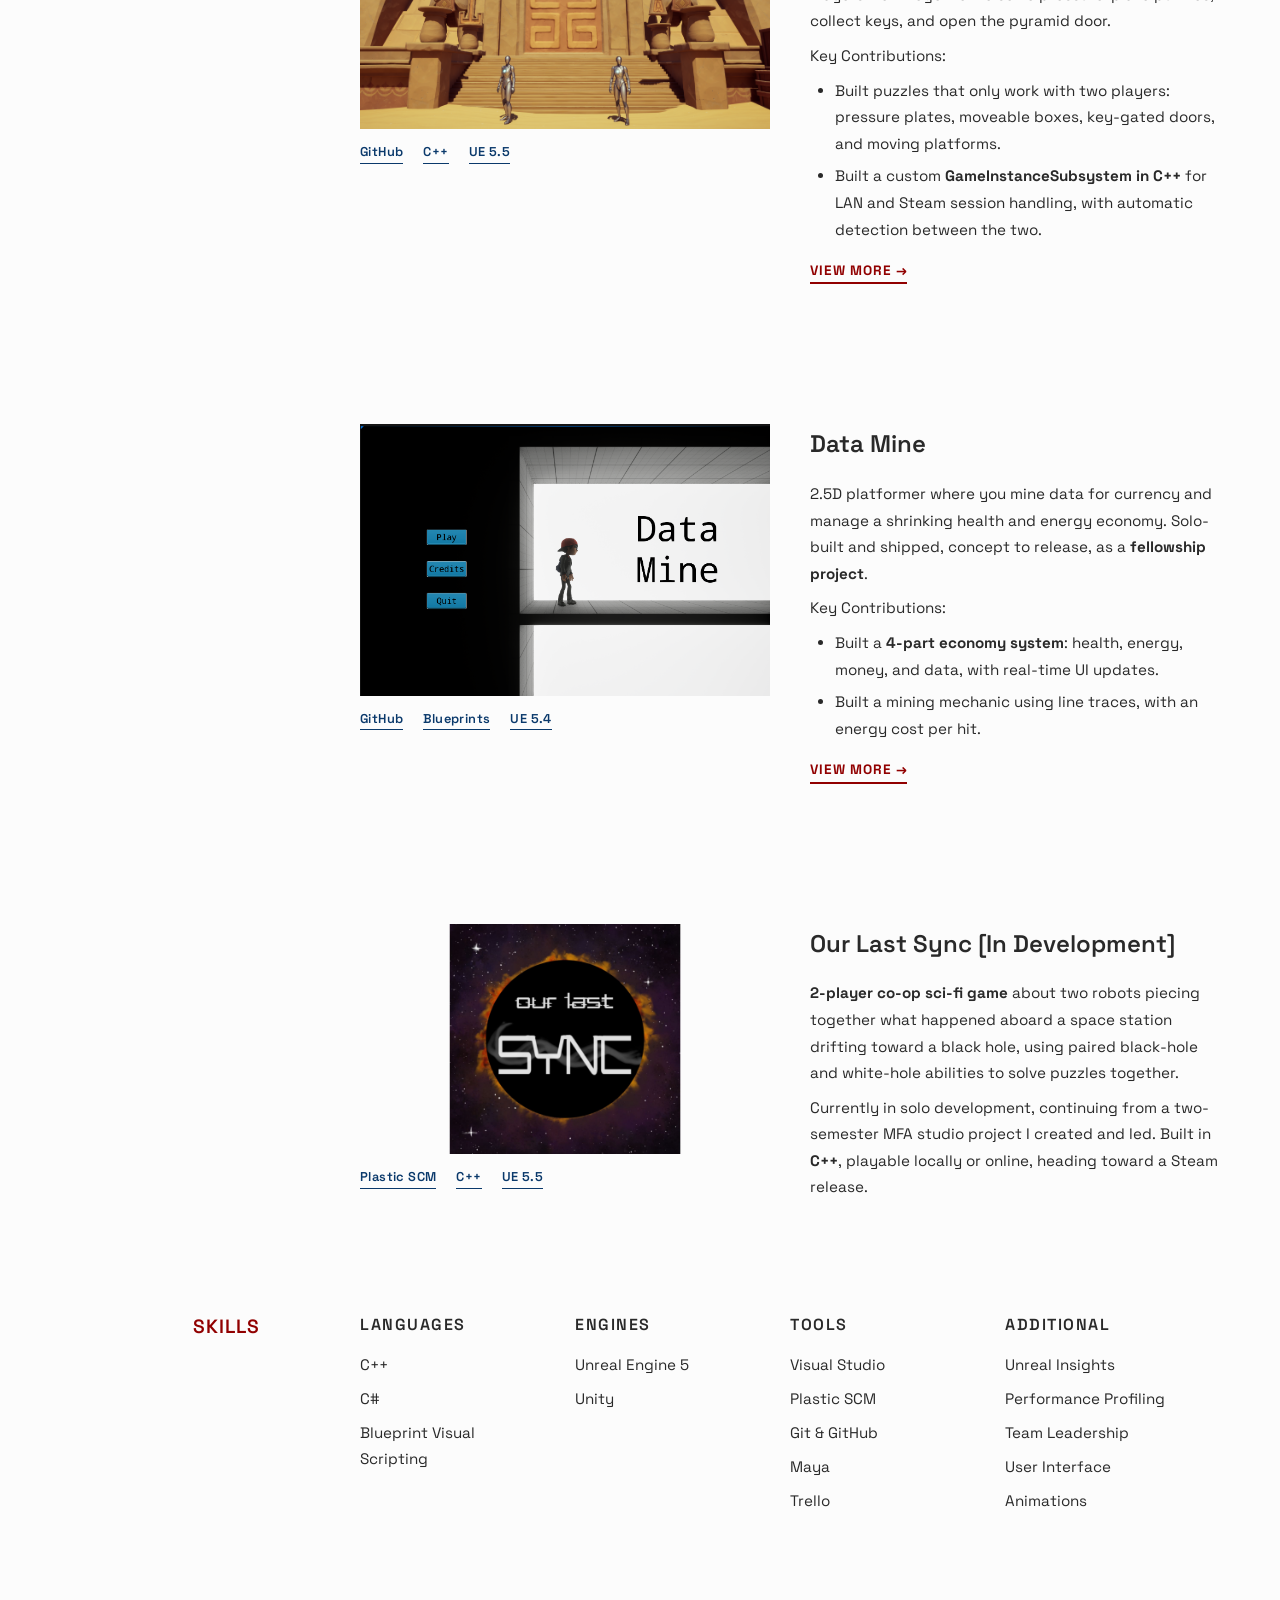
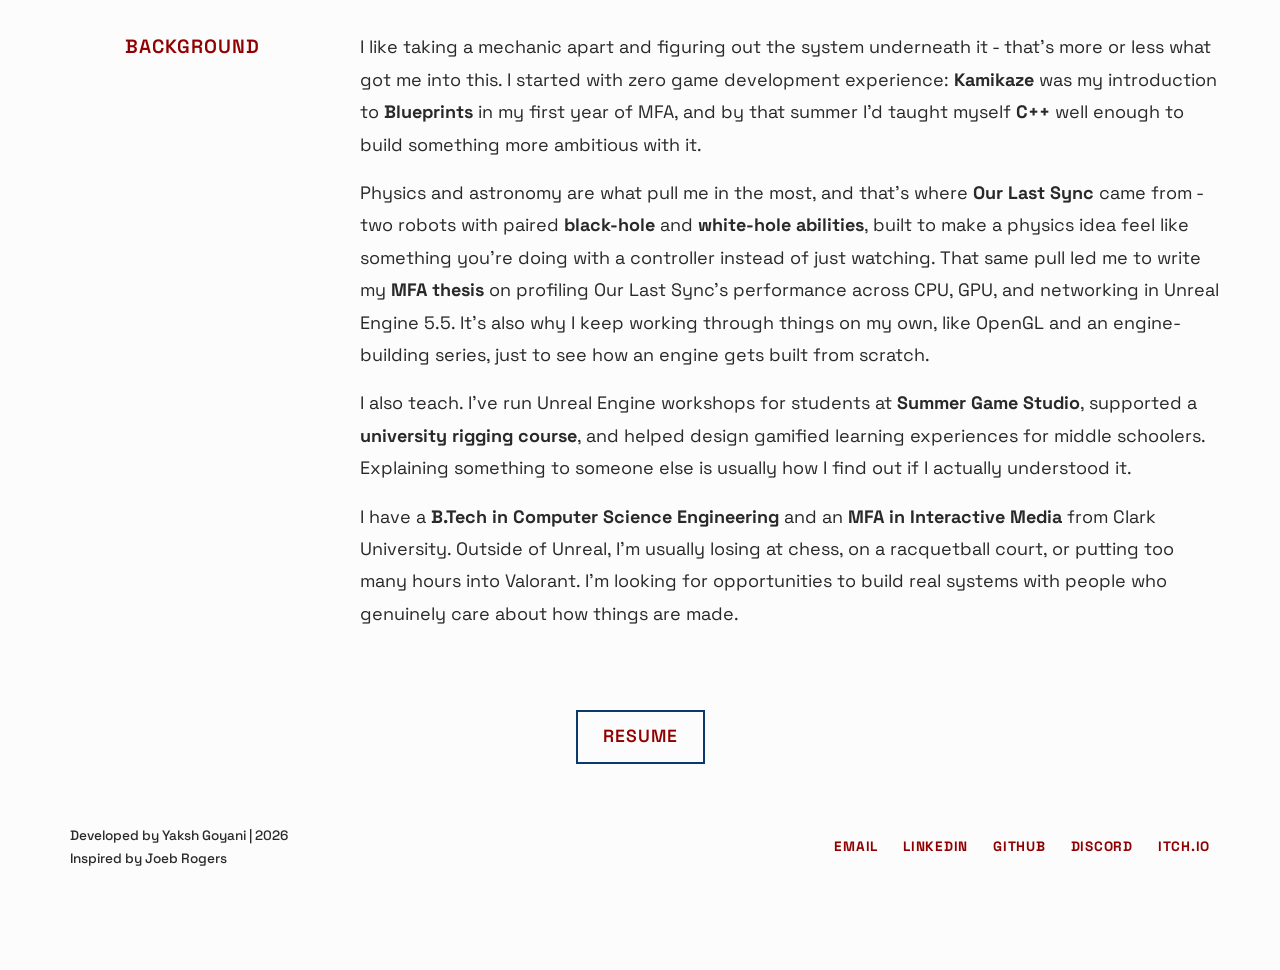
==== commit 820d2486: "updated the intro, background, project descriptions. added Our Last Sync card" ====
--- a/index.html
+++ b/index.html
@@ -13,7 +13,7 @@
             <h1>Hello!</h1>
             
             <div class="profile-content">          
-                <h2>I'm <span class="name">Yaksh Goyani</span>, a Gameplay Programmer building mechanics, multiplayer systems, and gameplay architecture in Unreal Engine and Unity.</h2>
+                <h2>I'm <span class="name">Yaksh Goyani</span>, a Gameplay Programmer building mechanics and multiplayer systems in Unreal Engine and Unity.</h2>
                 <img src="images/profile-picture.jpg"  alt="profile-picture" class="profile-image">
             </div>
             <h3>Let's build (or break) something together - <a href="mailto:yakshgoyani@gmail.com" title="email">yakshgoyani@gmail.com</a></h3>
@@ -26,13 +26,12 @@
         <!-- Projects -->
         <section class="section">
             <div class="section-title">PROJECTS</div>
-            
+
             <div class="section-content">
-
                 <!-- Kamikaze -->
                 <div class="project" id="kamikaze">
                     <div class="project-left">
-                        <a href="kamikaze_page.html">
+                        <a href="kamikaze.html">
                             <img src="images/KamiKaZe_Poster.png" alt="kamikaze Poster" class="project-banner">
                         </a>
                         <div class="tools">
@@ -43,25 +42,25 @@
                     </div>
                     <div class="project-right">
                         <div class="project-title">
-                            <a href="kamikaze_page.html">Kamikaze</a>
-                        </div>
-                        <div class="about-project">
-                            <p><strong>Local multiplayer</strong> tactical shooter supporting 2-4 players with split-screen gameplay. Solo programmer for first half, then transitioned to Lead Programmer across a 6-month development cycle.</p>
-                            <p>Key Contributions:</p>
+                            <a href="kamikaze.html">Kamikaze</a>
+                        </div>
+                        <div class="about-project">
+                            <p><strong>Local multiplayer</strong> shooter for 2-4 players with split-screen gameplay. Solo programmer at first, then Lead Programmer, across two semesters as an MFA studio project.</p>
+                            <p>Key Contributions:</p> 
                             <ul>
-                                <li>Implemented <strong>core gameplay systems</strong>: health, scoring, respawn logic, weapons system, and timer management.</li>
-                                <li>Solved controller possession timing issues; implemented <strong>character selection</strong> with duplicate-prevention locking.</li>
-                                <li>Integrated and retargeted motion captured animations using Xsens in the project.</li>
+                                <li>Built <strong>core gameplay systems</strong>: health, scoring, respawn, weapons, and match timer.</li>
+                                <li>Fixed a controller possession bug and built character selection with duplicate-prevention locking.</li>
+                                <li>Integrated motion-capture animations using Xsens.</li>
                             </ul>
                         </div>
-                        <a href="kamikaze_page.html" class="project-link">VIEW MORE →</a>
+                        <a href="kamikaze.html" class="project-link">VIEW MORE →</a>
                     </div>
                 </div>
 
                 <!-- Finding Keys -->
                 <div class="project" id="findingkeys">
                     <div class="project-left">
-                        <a href="findingkeys_page.html">
+                        <a href="findingkeys.html">
                             <img src="images/Finding Key Image.png" alt="Finding Keys Game Page" class="project-banner">
                         </a>
                         <div class="tools">
@@ -72,24 +71,24 @@
                     </div>
                     <div class="project-right">
                         <div class="project-title">
-                            <a href="findingkeys_page.html">Finding Keys</a>
-                        </div>
-                        <div class="about-project">
-                            <p><strong>2-player online co-op puzzle game</strong> set in a stylized Egypt environment. Players coordinate to solve pressure plate puzzles, collect keys, and unlock the pyramid door.</p>
+                            <a href="findingkeys.html">Finding Keys</a>
+                        </div>
+                        <div class="about-project">
+                            <p><strong>2-player online co-op</strong> puzzle game set in Egypt. Players work together to solve pressure-plate puzzles, collect keys, and open the pyramid door.</p>
                             <p>Key Contributions:</p>
                             <ul>
-                                <li>Designed <strong>co-op puzzle layout and coordination</strong>: pressure plates, moveable boxes, key-gated doors, and moving platforms.</li>
-                                <li>Built a custom <strong>GameInstanceSubsystem in C++</strong> supporting LAN and Steam session management with automatic subsystem detection.</li>
+                                <li>Built puzzles that only work with two players: pressure plates, moveable boxes, key-gated doors, and moving platforms.</li>
+                                <li>Built a custom <strong>GameInstanceSubsystem in C++</strong> for LAN and Steam session handling, with automatic detection between the two.</li>
                             </ul>
                         </div>
-                        <a href="findingkeys_page.html" class="project-link">VIEW MORE →</a>
+                        <a href="findingkeys.html" class="project-link">VIEW MORE →</a>
                     </div>
                 </div>
 
                 <!-- Data Mine -->
                 <div class="project" id="datamine">
                     <div class="project-left">
-                        <a href="datamine_page.html">
+                        <a href="datamine.html">
                             <img src="images/Data Mine Home Page.png" alt="Data Mine Landing Page" class="project-banner">
                         </a>
                         <div class="tools">
@@ -100,42 +99,37 @@
                     </div>
                     <div class="project-right">
                         <div class="project-title">
-                            <a href="datamine_page.html">Data Mine</a>
-                        </div>
-                        <div class="about-project">
-                             <p>2.5D platformer with <strong>resource management</strong> and melee combat mechanic. Solo project developed from <strong>concept to release</strong> as a fellowship project.</p>
+                            <a href="datamine.html">Data Mine</a>
+                        </div>
+                        <div class="about-project">
+                             <p>2.5D platformer where you mine data for currency and manage a shrinking health and energy economy. Solo-built and shipped, concept to release, as a <strong>fellowship project</strong>.</p>
                             <p>Key Contributions:</p>
                             <ul>
-                                <li>Designed and implemented <strong>complete gameplay loop</strong>: mine data, sell for currency, purchase health and energy.</li>
-                                <li>Built melee attack system using line traces with energy cost per hit.</li>
-                                <li>Created <strong>interconnected economy system</strong> managing four resources with real-time UI updates.</li>
+                                <li>Built a <strong>4-part economy system</strong>: health, energy, money, and data, with real-time UI updates.</li>
+                                <li>Built a mining mechanic using line traces, with an energy cost per hit.</li>
                             </ul>
                         </div>
-                        <a href="datamine_page.html" class="project-link">VIEW MORE →</a>
-                    </div>
-                </div>
-
-                <!-- Tiler 50 -->
-                <div class="project" id="tiler50">
-                    <div class="project-left">
-                        <img src="images/Tiler 50 gameplay image.png" alt="In game screenshot of the game"class="project-banner">
-                        <div class="tools">
-                            <p class="tool-name">C#</p>
-                            <p class="tool-name">Unity</p>
-                        </div>
-                    </div>
-                    <div class="project-right">
-                        <div class="project-title">
-                            <p>Tiler 50</p>
-                        </div>
-                        <div class="about-project">
-                             <p>Foundational 2D platformer built while learning Unity, covering core gameplay mechanics: movement, shooting, enemy AI, and collectibles.</p>
-                            <p>Key Contributions:</p>
-                            <ul>
-                                <li>Implemented <strong>player controller</strong> with movement, jumping, climbing, and shooting mechanics using C#.</li>
-                                <li>Created enemy patrol AI.</li>
-                                <li>Built <strong>interactive level elements</strong>: ladders, bounce pads, hazards, and collectible system.</li>
-                            </ul>
+                        <a href="datamine.html" class="project-link">VIEW MORE →</a>
+                    </div>
+                </div>
+
+                <!-- Our Last Sync -->
+                <div class="project" id="ourlastsync">
+                    <div class="project-left">
+                        <img src="images/OLS_Logo.jpg" alt="Our Last Sync" class="project-banner">
+                        <div class="tools">
+                            <p class="tool-name">Plastic SCM</p>
+                            <p class="tool-name">C++</p>
+                            <p class="tool-name">UE 5.5</p>
+                        </div>
+                    </div>
+                    <div class="project-right">
+                        <div class="project-title">
+                            <p>Our Last Sync [In Development]</p>
+                        </div>
+                        <div class="about-project">
+                            <p><strong>2-player co-op sci-fi game</strong> about two robots piecing together what happened aboard a space station drifting toward a black hole, using paired black-hole and white-hole abilities to solve puzzles together.</p>
+                            <p>Currently in solo development, continuing from a two-semester MFA studio project I created and led. Built in <strong>C++</strong>, playable locally or online, heading toward a Steam release.</p>
                         </div>
                     </div>
                 </div>
@@ -197,15 +191,13 @@
             
             <div class="section-content">                  
                 <div class="background-content">
-                    <p>I have a <strong>B.Tech in Computer Science Engineering</strong> and an <strong>MFA in Interactive Media</strong> from <strong>Clark University</strong>.
-
-                    <p>What has always pulled me into programming is a simple question: how did they make that? I love reverse-engineering mechanics and figuring out the underlying systems that hold a game together. Physics, in particular, draws me in. For my MFA capstone, I engineered <strong>black hole and white hole mechanics</strong> to explore this, finding it incredibly satisfying to take real-world concepts and make a player feel them through a controller.</p>
-
-                   <p>That same curiosity pushes me to understand the systems I work with - whether that means writing a <strong>C++ multiplayer subsystem</strong>, diving into <strong>profiling tools</strong> to hunt down a dropped frame, or learning <strong>OpenGL</strong> on the side.</p>
-
-                    <p>I also found a love for teaching along the way. Explaining systems while supporting a university rigging course or co-designing learning experiences for middle schoolers forces a kind of structural clarity that ultimately makes me a better programmer.</p>
+                    <p>I like taking a mechanic apart and figuring out the system underneath it - that's more or less what got me into this. I started with zero game development experience: <strong>Kamikaze</strong> was my introduction to <strong>Blueprints</strong> in my first year of MFA, and by that summer I'd taught myself <strong>C++</strong> well enough to build something more ambitious with it.</p>
+
+                    <p>Physics and astronomy are what pull me in the most, and that's where <strong>Our Last Sync</strong> came from - two robots with paired <strong>black-hole</strong> and <strong>white-hole abilities</strong>, built to make a physics idea feel like something you're doing with a controller instead of just watching. That same pull led me to write my <strong>MFA thesis</strong> on profiling Our Last Sync's performance across CPU, GPU, and networking in Unreal Engine 5.5. It's also why I keep working through things on my own, like OpenGL and an engine-building series, just to see how an engine gets built from scratch.</p>
+
+                   <p>I also teach. I've run Unreal Engine workshops for students at <strong>Summer Game Studio</strong>, supported a <strong>university rigging course</strong>, and helped design gamified learning experiences for middle schoolers. Explaining something to someone else is usually how I find out if I actually understood it.</p>
         
-                    <p>When I'm not in Unreal, I'm usually losing games of chess, on a racquetball court, or putting too many hours into Valorant. I'm looking for opportunities to build real systems with people who genuinely care about how things are made.</p>
+                    <p>I have a <strong>B.Tech in Computer Science Engineering</strong> and an <strong>MFA in Interactive Media</strong> from Clark University. Outside of Unreal, I'm usually losing at chess, on a racquetball court, or putting too many hours into Valorant. I'm looking for opportunities to build real systems with people who genuinely care about how things are made.</p>
                 </div>
             </div>
         </section>
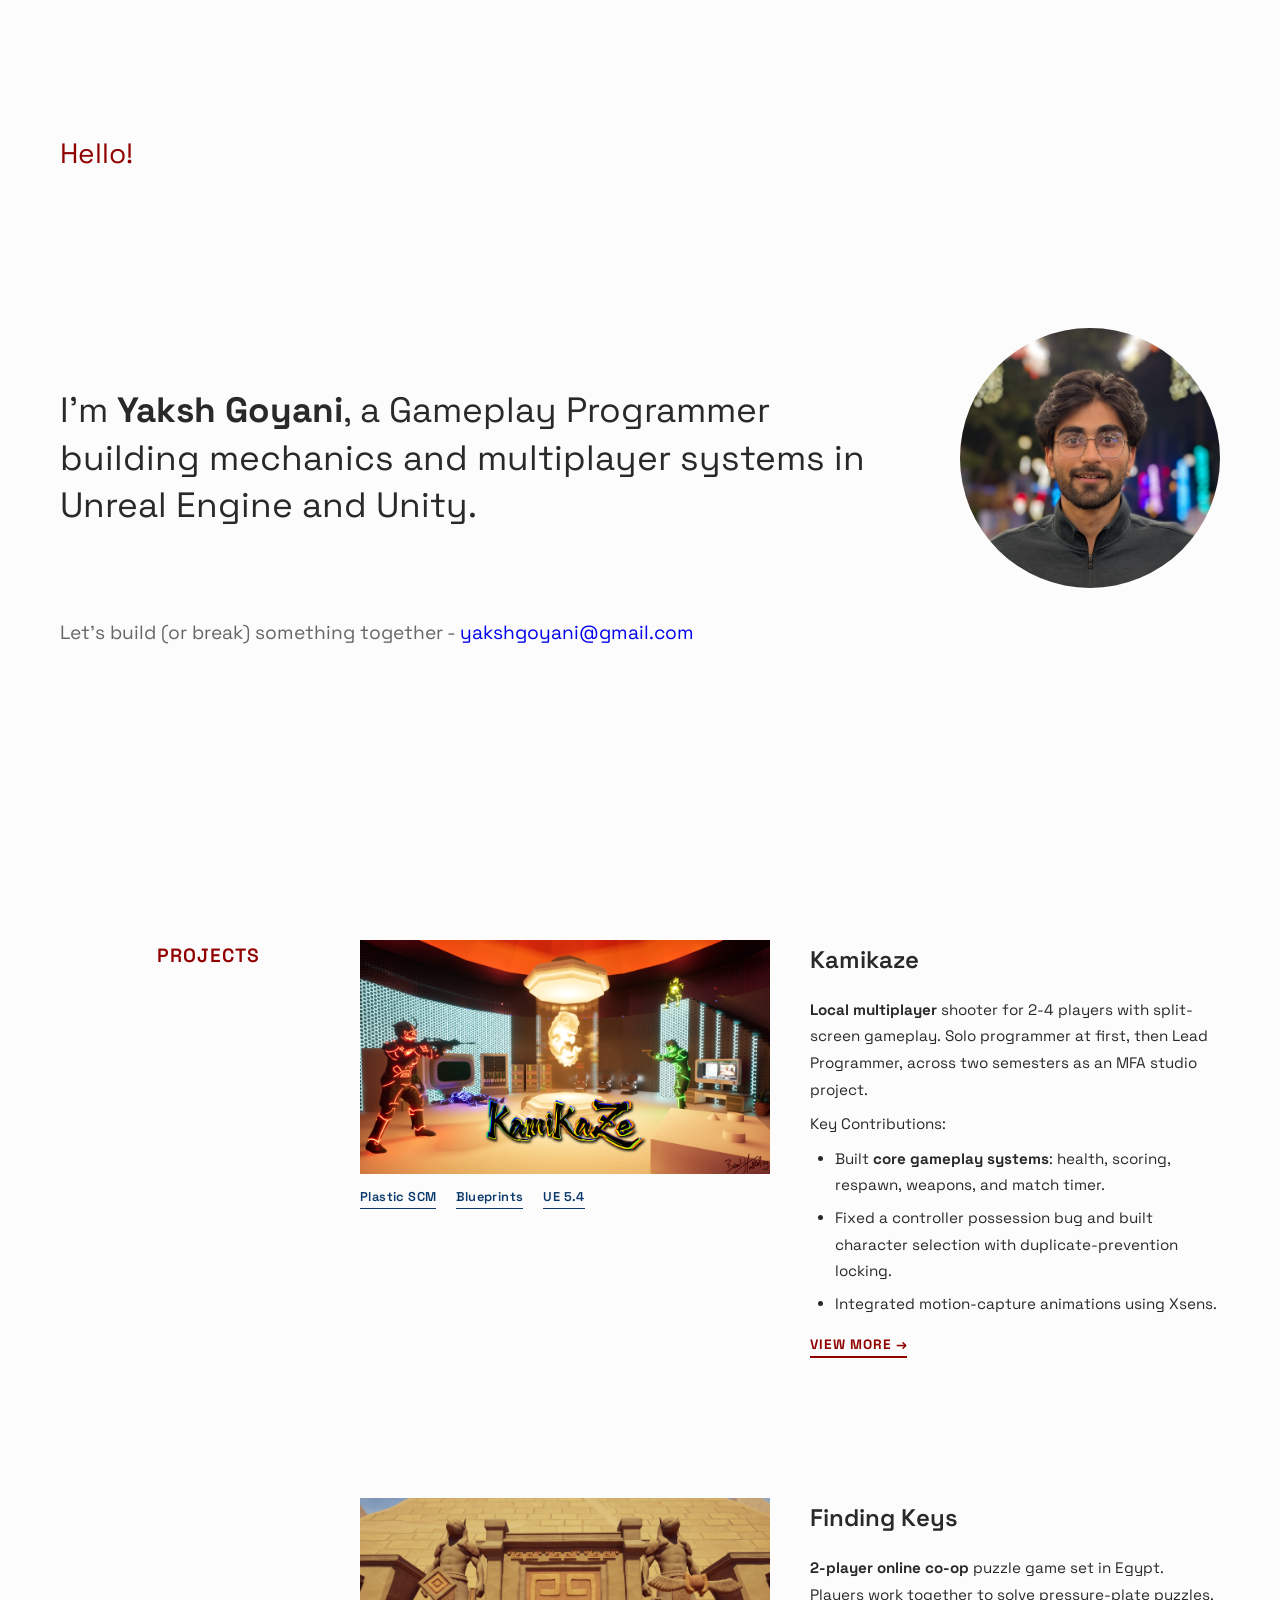
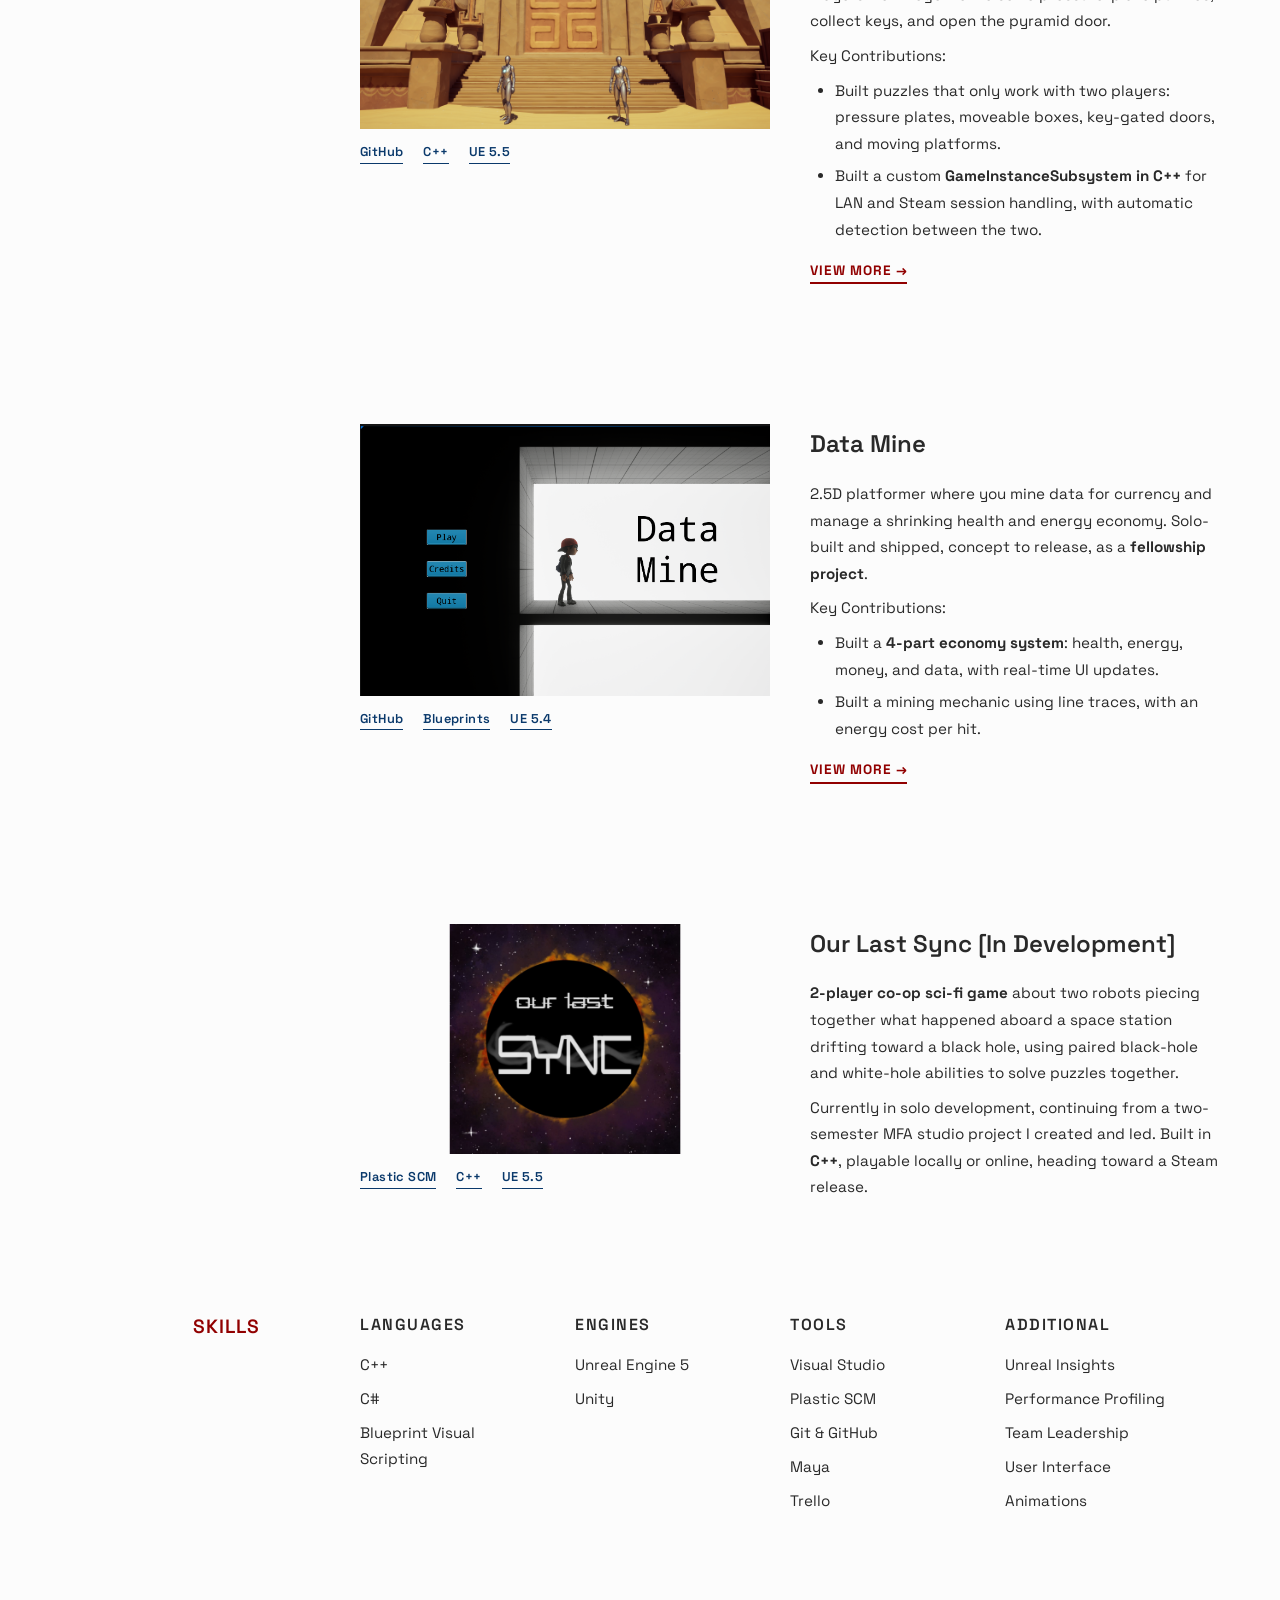
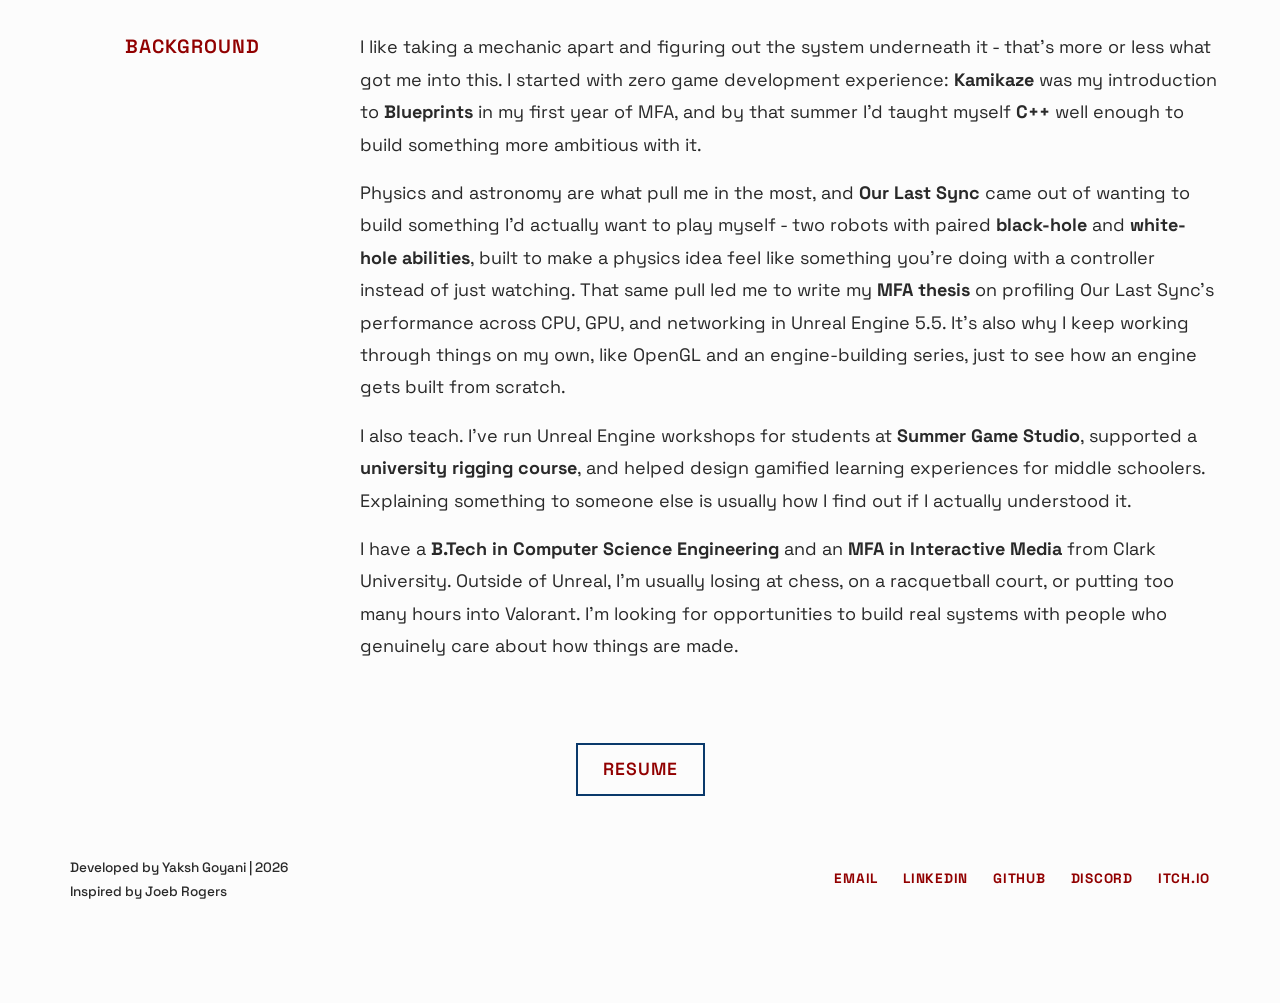
==== commit 697388fa: "Updated background" ====
--- a/index.html
+++ b/index.html
@@ -1,4 +1,4 @@
-<!DOCTYPE html>
+<!DOCTYPE html> 
 <html lang="en">
 <head>
     <meta charset="UTF-8">
@@ -193,7 +193,7 @@
                 <div class="background-content">
                     <p>I like taking a mechanic apart and figuring out the system underneath it - that's more or less what got me into this. I started with zero game development experience: <strong>Kamikaze</strong> was my introduction to <strong>Blueprints</strong> in my first year of MFA, and by that summer I'd taught myself <strong>C++</strong> well enough to build something more ambitious with it.</p>
 
-                    <p>Physics and astronomy are what pull me in the most, and that's where <strong>Our Last Sync</strong> came from - two robots with paired <strong>black-hole</strong> and <strong>white-hole abilities</strong>, built to make a physics idea feel like something you're doing with a controller instead of just watching. That same pull led me to write my <strong>MFA thesis</strong> on profiling Our Last Sync's performance across CPU, GPU, and networking in Unreal Engine 5.5. It's also why I keep working through things on my own, like OpenGL and an engine-building series, just to see how an engine gets built from scratch.</p>
+                    <p>Physics and astronomy are what pull me in the most, and <strong>Our Last Sync</strong> came out of wanting to build something I'd actually want to play myself - two robots with paired <strong>black-hole</strong> and <strong>white-hole abilities</strong>, built to make a physics idea feel like something you're doing with a controller instead of just watching. That same pull led me to write my <strong>MFA thesis</strong> on profiling Our Last Sync's performance across CPU, GPU, and networking in Unreal Engine 5.5. It's also why I keep working through things on my own, like OpenGL and an engine-building series, just to see how an engine gets built from scratch.</p>
 
                    <p>I also teach. I've run Unreal Engine workshops for students at <strong>Summer Game Studio</strong>, supported a <strong>university rigging course</strong>, and helped design gamified learning experiences for middle schoolers. Explaining something to someone else is usually how I find out if I actually understood it.</p>
         
@@ -202,7 +202,7 @@
             </div>
         </section>
 
-        <a href="resume/YakshGoyaniResume.pdf" target="_blank" class="resume">RESUME</a>
+        <a href="resume/YakshGoyaniResume_GameplayProgrammer.pdf" target="_blank" class="resume">RESUME</a>
     </div>
 
     <!-- Socials -->
